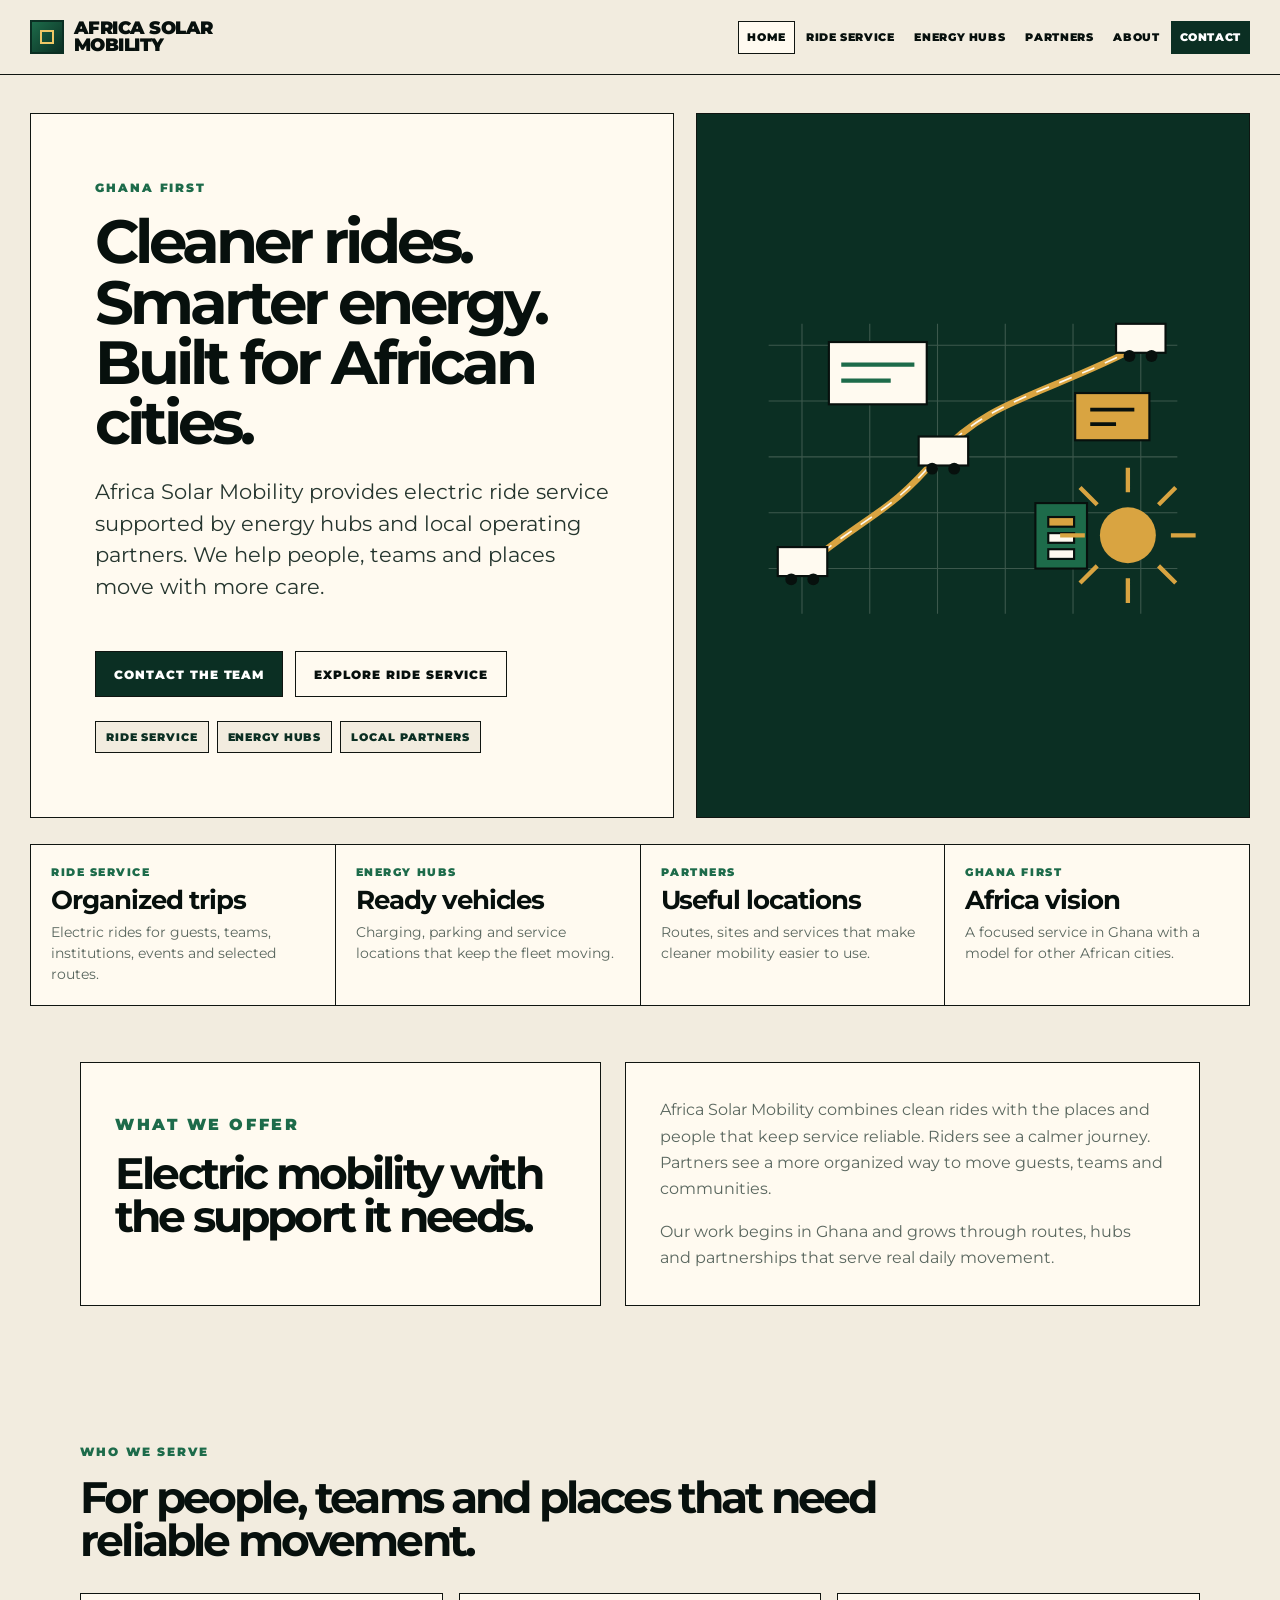
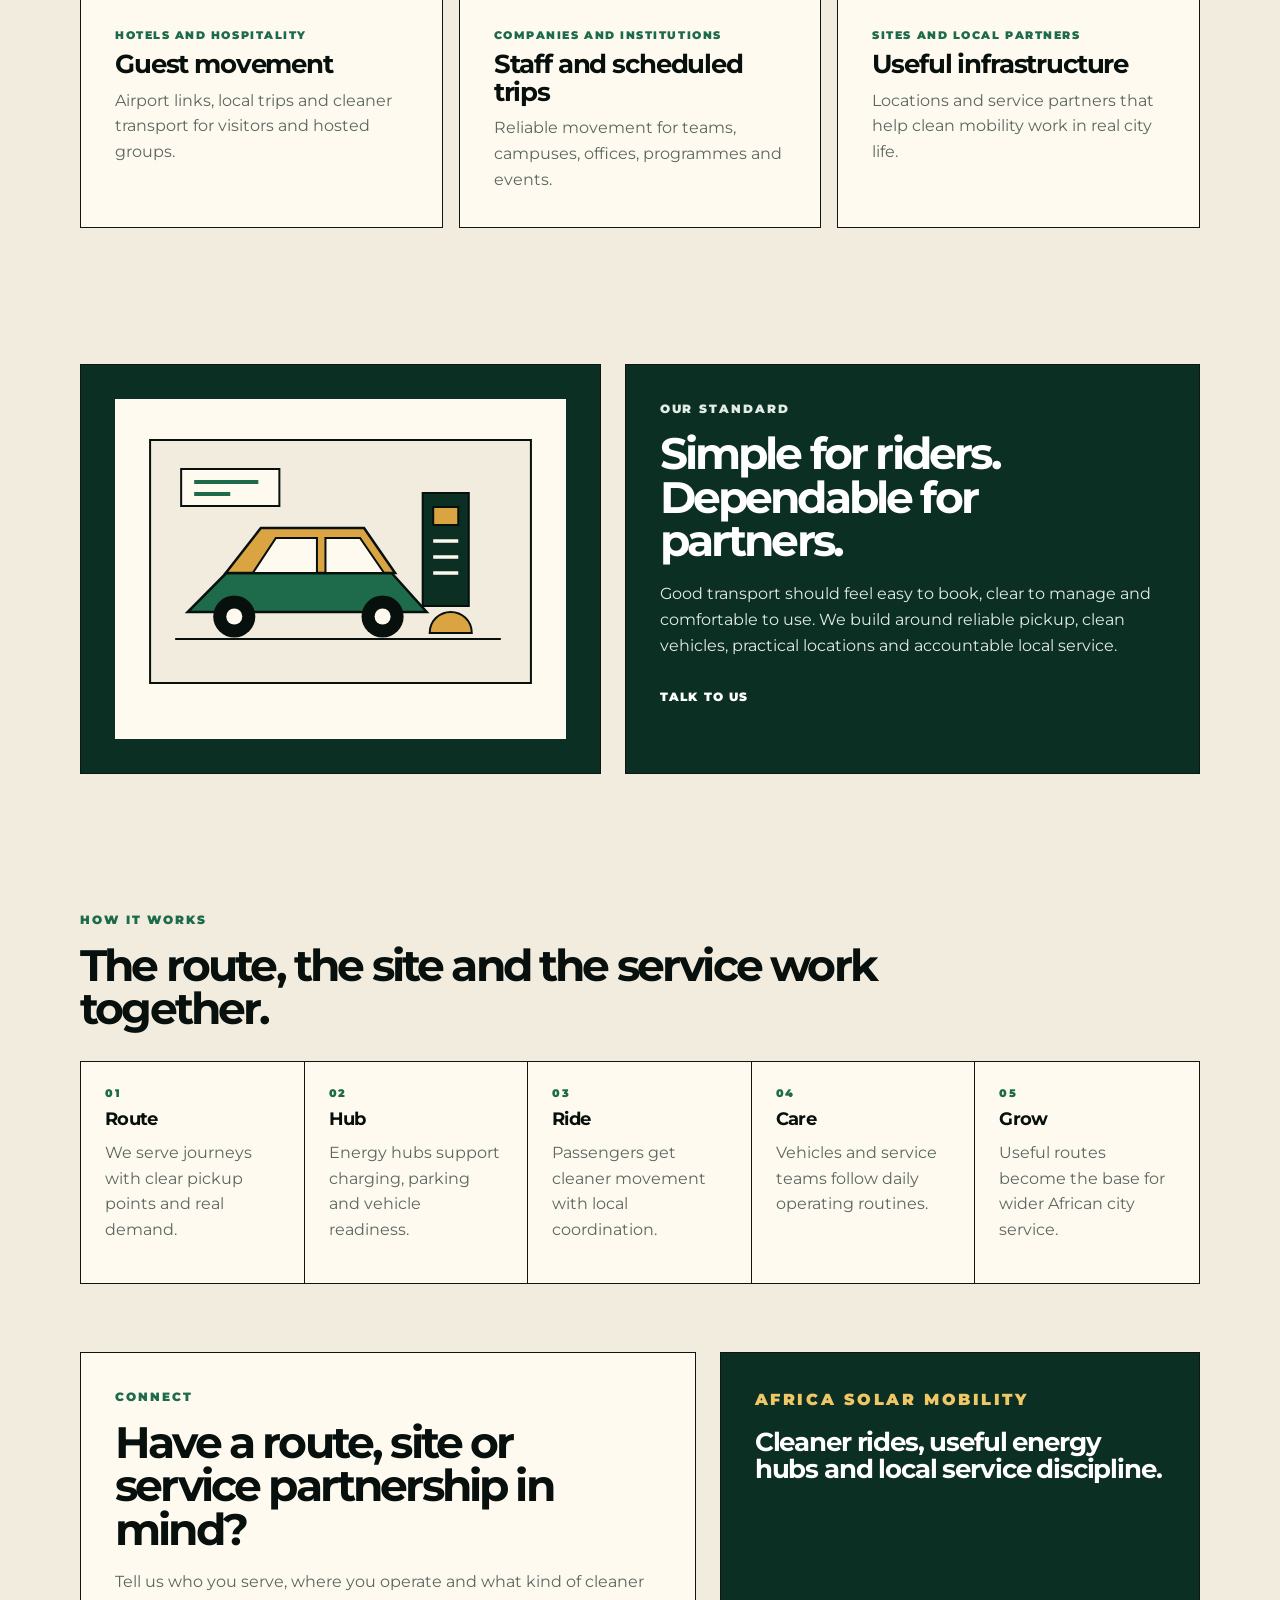
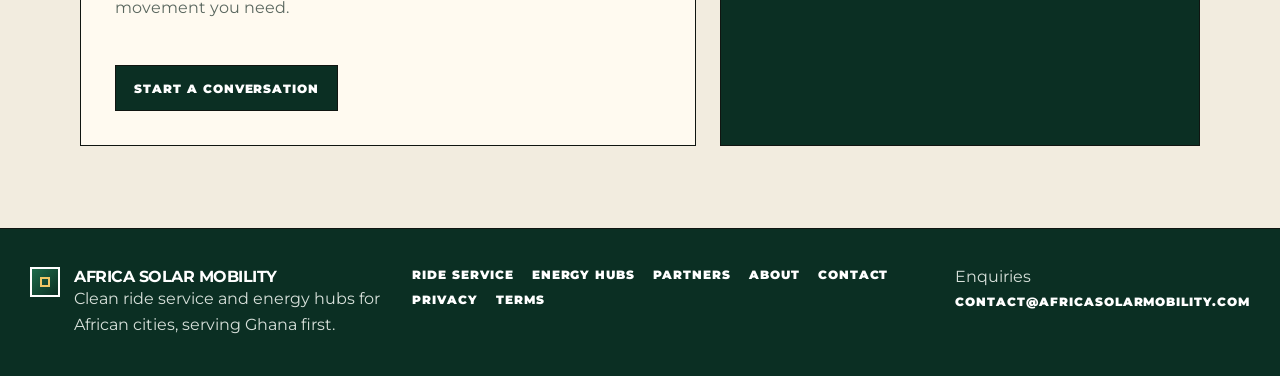
==== index.html @ 813effa5 "W1A accepted public website baseline" ====
<!doctype html>
<html lang="en">
<head>
  <meta charset="utf-8">
  <meta name="viewport" content="width=device-width, initial-scale=1">
  <meta name="description" content="Africa Solar Mobility provides clean electric ride service and energy hubs for African cities, serving Ghana first.">
  <meta property="og:title" content="Africa Solar Mobility | Cleaner Rides for African Cities">
  <meta property="og:description" content="Africa Solar Mobility provides clean electric ride service and energy hubs for African cities, serving Ghana first.">
  <meta property="og:type" content="website">
  <meta name="theme-color" content="#0b2f23">
  <title>Africa Solar Mobility | Cleaner Rides for African Cities</title>
  <link rel="icon" href="assets/img/favicon.svg" type="image/svg+xml">
  <link rel="preconnect" href="https://fonts.googleapis.com">
  <link rel="preconnect" href="https://fonts.gstatic.com" crossorigin>
  <link href="https://fonts.googleapis.com/css2?family=Montserrat:wght@500;600;700;800;900&display=swap" rel="stylesheet">
  <link rel="stylesheet" href="assets/css/styles.css">
</head>
<body>
<a class="skip-link" href="#main">Skip to content</a>
<header class="site-header">
  <div class="header-inner">
    <a class="brand" href="index.html" aria-label="Africa Solar Mobility home"><span class="brand-mark" aria-hidden="true"></span><span>Africa Solar<br>Mobility</span></a>
    <button class="menu-button" data-menu-button type="button" aria-controls="site-nav" aria-expanded="false">Menu</button>
    <nav class="site-nav" id="site-nav" data-site-nav aria-label="Primary navigation"><a class="nav-link active" href="index.html">Home</a><a class="nav-link " href="ride-service.html">Ride Service</a><a class="nav-link " href="energy-hubs.html">Energy Hubs</a><a class="nav-link " href="partners.html">Partners</a><a class="nav-link " href="about.html">About</a><a class="nav-link nav-cta " href="contact.html">Contact</a></nav>
  </div>
</header>
<main id="main">

<section class="hero launch-hero">
  <div class="hero-copy">
    <p class="eyebrow">Ghana first</p>
    <h1>Cleaner rides. Smarter energy. Built for African cities.</h1>
    <p class="lede">Africa Solar Mobility provides electric ride service supported by energy hubs and local operating partners. We help people, teams and places move with more care.</p>
    <div class="hero-actions"><a class="button primary" href="contact.html">Contact the team</a><a class="button secondary" href="ride-service.html">Explore ride service</a></div>
    <div class="signal-row" aria-label="Public focus"><span>Ride service</span><span>Energy hubs</span><span>Local partners</span></div>
  </div>
  <div class="hero-visual"><img src="assets/img/system-map.svg" alt="Clean mobility service network illustration"></div>
</section>

<section class="metrics-bar compact" aria-label="Public entry points">
  <article class="metric"><span>Ride service</span><strong>Organized trips</strong><p>Electric rides for guests, teams, institutions, events and selected routes.</p></article>
  <article class="metric"><span>Energy hubs</span><strong>Ready vehicles</strong><p>Charging, parking and service locations that keep the fleet moving.</p></article>
  <article class="metric"><span>Partners</span><strong>Useful locations</strong><p>Routes, sites and services that make cleaner mobility easier to use.</p></article>
  <article class="metric"><span>Ghana first</span><strong>Africa vision</strong><p>A focused service in Ghana with a model for other African cities.</p></article>
</section>

<section class="section grid-two tight">
  <div class="panel large statement"><p class="eyebrow">What we offer</p><h2>Electric mobility with the support it needs.</h2></div>
  <div class="panel large"><p>Africa Solar Mobility combines clean rides with the places and people that keep service reliable. Riders see a calmer journey. Partners see a more organized way to move guests, teams and communities.</p><p>Our work begins in Ghana and grows through routes, hubs and partnerships that serve real daily movement.</p></div>
</section>

<section class="section">
  <div class="section-head"><p class="eyebrow">Who we serve</p><h2>For people, teams and places that need reliable movement.</h2></div>
  <div class="grid-three">
    <article class="tile slim"><span>Hotels and hospitality</span><h3>Guest movement</h3><p>Airport links, local trips and cleaner transport for visitors and hosted groups.</p></article>
    <article class="tile slim"><span>Companies and institutions</span><h3>Staff and scheduled trips</h3><p>Reliable movement for teams, campuses, offices, programmes and events.</p></article>
    <article class="tile slim"><span>Sites and local partners</span><h3>Useful infrastructure</h3><p>Locations and service partners that help clean mobility work in real city life.</p></article>
  </div>
</section>

<section class="section grid-two visual-split">
  <div class="visual-panel"><img src="assets/img/cleanride-visual.svg" alt="Electric ride service illustration"></div>
  <div class="panel dark"><p class="eyebrow">Our standard</p><h2>Simple for riders. Dependable for partners.</h2><p>Good transport should feel easy to book, clear to manage and comfortable to use. We build around reliable pickup, clean vehicles, practical locations and accountable local service.</p><a class="text-link" href="contact.html">Talk to us</a></div>
</section>

<section class="section">
  <div class="section-head"><p class="eyebrow">How it works</p><h2>The route, the site and the service work together.</h2></div>
  <div class="process-strip">
    <div><span>01</span><strong>Route</strong><p>We serve journeys with clear pickup points and real demand.</p></div>
    <div><span>02</span><strong>Hub</strong><p>Energy hubs support charging, parking and vehicle readiness.</p></div>
    <div><span>03</span><strong>Ride</strong><p>Passengers get cleaner movement with local coordination.</p></div>
    <div><span>04</span><strong>Care</strong><p>Vehicles and service teams follow daily operating routines.</p></div>
    <div><span>05</span><strong>Grow</strong><p>Useful routes become the base for wider African city service.</p></div>
  </div>
</section>

<section class="cta-band">
  <div class="cta-panel"><p class="eyebrow">Connect</p><h2>Have a route, site or service partnership in mind?</h2><p>Tell us who you serve, where you operate and what kind of cleaner movement you need.</p><div class="action-row"><a class="button primary" href="contact.html">Start a conversation</a></div></div>
  <div class="quote-panel"><p class="eyebrow">Africa Solar Mobility</p><h3>Cleaner rides, useful energy hubs and local service discipline.</h3></div>
</section>

</main>
<footer class="site-footer">
  <div class="footer-grid">
    <div class="footer-brand"><span class="brand-mark small" aria-hidden="true"></span><div><strong>Africa Solar Mobility</strong><p>Clean ride service and energy hubs for African cities, serving Ghana first.</p></div></div>
    <nav class="footer-nav" aria-label="Footer navigation"><a href="ride-service.html">Ride Service</a><a href="energy-hubs.html">Energy Hubs</a><a href="partners.html">Partners</a><a href="about.html">About</a><a href="contact.html">Contact</a><a href="privacy.html">Privacy</a><a href="terms.html">Terms</a></nav>
    <div class="footer-contact"><span>Enquiries</span><a href="mailto:contact@africasolarmobility.com">contact@africasolarmobility.com</a></div>
  </div>
</footer>
<script src="assets/js/main.js"></script>
</body>
</html>
---- assets/css/styles.css ----
:root {
  --ink: #07100d;
  --deep: #0b2f23;
  --deep2: #123d2e;
  --green: #1d6b4a;
  --gold: #d9a441;
  --sun: #f0c766;
  --cream: #f2ecdf;
  --paper: #fffaf0;
  --line: #101511;
  --muted: #5a675f;
  --soft: #ebe0ca;
  --max: 1180px;
  --wide: 1320px;
}
* { box-sizing: border-box; }
html { scroll-behavior: smooth; }
body { margin: 0; background: var(--cream); color: var(--ink); font-family: Montserrat, Arial, sans-serif; }
a { color: inherit; text-decoration: none; }
img { max-width: 100%; display: block; }
.skip-link { position: absolute; left: -999px; top: 16px; z-index: 100; background: var(--paper); border: 1px solid var(--line); padding: 10px 12px; font-weight: 900; }
.skip-link:focus { left: 16px; }
.site-header { position: sticky; top: 0; z-index: 20; border-bottom: 1px solid var(--line); background: rgba(242,236,223,.96); backdrop-filter: blur(10px); }
.header-inner { width: min(var(--wide), calc(100% - 40px)); margin: 0 auto; min-height: 78px; display: flex; align-items: center; justify-content: space-between; gap: 22px; }
.brand { display: inline-flex; align-items: center; gap: 12px; font-weight: 900; letter-spacing: -.03em; line-height: .95; text-transform: uppercase; }
.brand-mark { width: 36px; height: 36px; border: 2px solid var(--deep); background: linear-gradient(135deg, var(--green), var(--deep)); position: relative; }
.brand-mark::after { content: ""; position: absolute; inset: 8px; border: 2px solid var(--sun); }
.brand-mark.small { width: 30px; height: 30px; flex: 0 0 30px; border-color: #fff; }
.site-nav { display: flex; align-items: center; justify-content: flex-end; gap: 3px; flex-wrap: wrap; }
.nav-link { border: 1px solid transparent; padding: 10px 9px; font-size: 11px; font-weight: 900; letter-spacing: .07em; text-transform: uppercase; }
.nav-link:hover, .nav-link.active { border-color: var(--line); background: var(--paper); }
.nav-cta { background: var(--deep); border-color: var(--deep); color: #fff; }
.menu-button { display: none; border: 1px solid var(--line); background: var(--paper); padding: 10px 12px; font-size: 12px; font-weight: 900; letter-spacing: .08em; text-transform: uppercase; cursor: pointer; }
.hero { width: min(var(--wide), calc(100% - 40px)); margin: 0 auto; padding: 42px 0 26px; display: grid; grid-template-columns: minmax(0, 1.05fr) minmax(360px, .95fr); gap: 22px; align-items: stretch; }
.hero-copy, .hero-visual, .panel, .metric, .tile, .cta-panel, .contact-card, .contact-form, .quote-panel, .team-card, .route-card, .principle-card, .faq-item { border: 1px solid var(--line); background: var(--paper); }
.hero-copy { min-height: 540px; padding: clamp(34px, 5vw, 68px); display: flex; flex-direction: column; justify-content: center; }
.hero-visual { min-height: 540px; padding: clamp(18px, 3vw, 34px); display: flex; align-items: center; justify-content: center; background: var(--deep); overflow: hidden; }
.eyebrow { margin: 0 0 14px; color: var(--green); font-size: 12px; font-weight: 900; letter-spacing: .16em; text-transform: uppercase; }
.hero-visual .eyebrow, .dark .eyebrow, .quote-panel .eyebrow { color: var(--sun); }
h1, h2, h3, p { margin-top: 0; }
h1 { max-width: 960px; margin-bottom: 24px; font-size: clamp(42px, 5.4vw, 76px); line-height: .96; letter-spacing: -.07em; }
h2 { margin-bottom: 18px; font-size: clamp(30px, 4vw, 56px); line-height: .98; letter-spacing: -.065em; }
h3 { margin-bottom: 10px; font-size: clamp(20px, 2vw, 28px); line-height: 1.08; letter-spacing: -.045em; }
p { color: var(--muted); line-height: 1.62; }
.lede, .page-hero p { max-width: 780px; color: #25352e; font-size: clamp(18px, 2vw, 23px); line-height: 1.46; }
.hero-actions, .action-row { display: flex; gap: 12px; flex-wrap: wrap; margin-top: 28px; }
.button { display: inline-flex; min-height: 48px; align-items: center; justify-content: center; border: 1px solid var(--line); padding: 13px 18px; font-size: 12px; font-weight: 900; letter-spacing: .08em; text-transform: uppercase; cursor: pointer; }
.button.primary { background: var(--deep); color: #fff; }
.button.secondary { background: var(--paper); color: var(--ink); }
.button:hover, .text-link:hover { transform: translate(-2px, -2px); }
.signal-row { display: flex; flex-wrap: wrap; gap: 8px; margin-top: 24px; }
.signal-row span { border: 1px solid var(--line); background: var(--cream); padding: 8px 10px; color: var(--deep); font-size: 11px; font-weight: 900; letter-spacing: .08em; text-transform: uppercase; }
.metrics-bar { width: min(var(--wide), calc(100% - 40px)); margin: 0 auto; display: grid; grid-template-columns: repeat(4, 1fr); border-left: 1px solid var(--line); border-top: 1px solid var(--line); }
.metric { border-left: 0; border-top: 0; padding: 22px; min-height: 132px; }
.metric span, .tile span, .route-card span, .principle-card span, .mini-label, .faq-item span { display: block; margin-bottom: 8px; color: var(--green); font-size: 11px; font-weight: 900; letter-spacing: .14em; text-transform: uppercase; }
.metric strong { display: block; margin-bottom: 8px; font-size: clamp(18px, 2vw, 26px); line-height: 1.05; letter-spacing: -.04em; }
.metric p { margin: 0; font-size: 14px; line-height: 1.5; }
.section { width: min(var(--max), calc(100% - 40px)); margin: 0 auto; padding: 76px 0; }
.section.tight { padding-top: 62px; }
.section.narrow { width: min(980px, calc(100% - 40px)); }
.section-head { max-width: 860px; margin-bottom: 30px; }
.section-head.center { margin-left: auto; margin-right: auto; text-align: center; }
.compact-head { margin-bottom: 20px; }
.grid-two { display: grid; grid-template-columns: minmax(300px, .95fr) minmax(360px, 1.05fr); gap: 24px; align-items: stretch; }
.grid-three { display: grid; grid-template-columns: repeat(3, 1fr); gap: 16px; }
.grid-four { display: grid; grid-template-columns: repeat(4, 1fr); gap: 16px; }
.panel, .tile, .cta-panel, .quote-panel, .team-card, .route-card, .principle-card, .faq-item { padding: clamp(24px, 3vw, 38px); }
.panel.dark { background: var(--deep); color: #fff; }
.panel.dark p { color: #e3ebe5; }
.panel.full, .cta-panel.full { width: 100%; }
.statement { display: flex; flex-direction: column; justify-content: center; }
.tile { min-height: 230px; }
.tile.slim { min-height: 210px; }
.tile p:last-child, .panel p:last-child, .route-card p:last-child, .principle-card p:last-child, .faq-item p:last-child { margin-bottom: 0; }
.visual-panel { border: 1px solid var(--line); background: var(--deep); padding: clamp(18px, 3vw, 34px); display: flex; align-items: center; justify-content: center; min-height: 400px; overflow: hidden; }
.text-link { display: inline-block; margin-top: 14px; font-size: 12px; font-weight: 900; letter-spacing: .1em; text-transform: uppercase; }
.process-strip { border: 1px solid var(--line); background: var(--paper); display: grid; grid-template-columns: repeat(5, 1fr); }
.process-strip.three { grid-template-columns: repeat(3, 1fr); }
.process-strip div { padding: 24px; border-right: 1px solid var(--line); min-height: 172px; }
.process-strip div:last-child { border-right: 0; }
.process-strip span { display: block; color: var(--green); font-size: 11px; font-weight: 900; letter-spacing: .14em; text-transform: uppercase; margin-bottom: 10px; }
.process-strip strong { display: block; font-size: 18px; line-height: 1.1; letter-spacing: -.04em; margin-bottom: 10px; }
.page-hero { width: min(var(--max), calc(100% - 40px)); margin: 0 auto; padding: 72px 0 42px; border-bottom: 1px solid var(--line); }
.page-hero h1 { max-width: 980px; font-size: clamp(42px, 5.2vw, 70px); }
.page-layout { width: min(var(--max), calc(100% - 40px)); margin: 0 auto; padding: 54px 0 84px; display: grid; gap: 26px; }
.page-layout.legal { gap: 16px; }
.feature { display: grid; grid-template-columns: minmax(340px, .95fr) minmax(340px, 1.05fr); gap: 24px; align-items: stretch; }
.feature.reverse { grid-template-columns: minmax(340px, 1.05fr) minmax(340px, .95fr); }
.feature-copy { border: 1px solid var(--line); background: var(--paper); padding: clamp(30px, 4vw, 56px); display: flex; flex-direction: column; justify-content: center; }
.feature-copy p, .panel.large p, .quote-panel p { font-size: 17px; line-height: 1.65; }
.route-grid { display: grid; grid-template-columns: repeat(3, 1fr); gap: 16px; }
.team-grid { display: grid; grid-template-columns: repeat(4, 1fr); gap: 16px; }
.team-card { min-height: 210px; background: var(--cream); }
.team-card strong { display: block; margin-bottom: 8px; }
.team-card small { display: block; color: var(--muted); line-height: 1.5; }
.cta-band { width: min(var(--max), calc(100% - 40px)); margin: 0 auto 82px; display: grid; grid-template-columns: minmax(340px, 1fr) minmax(340px, .78fr); gap: 24px; align-items: stretch; }
.cta-panel { display: flex; flex-direction: column; justify-content: center; }
.quote-panel { background: var(--deep); color: #fff; }
.quote-panel p { color: #edf4ef; }
.contact-layout { width: min(var(--max), calc(100% - 40px)); margin: 0 auto; padding: 54px 0 84px; display: grid; grid-template-columns: minmax(320px, .82fr) minmax(420px, 1.18fr); gap: 24px; align-items: start; }
.contact-card, .contact-form { padding: clamp(28px, 4vw, 46px); }
.contact-list { display: grid; gap: 12px; margin-top: 24px; }
.contact-list div { border: 1px solid var(--line); padding: 18px; background: var(--cream); }
.contact-list strong { display: block; margin-bottom: 6px; }
.contact-list span { display: block; color: var(--muted); font-size: 14px; line-height: 1.5; }
.contact-email { margin-top: 24px; font-weight: 800; color: var(--deep); }
.contact-email a { text-decoration: underline; }
.contact-form { display: grid; gap: 16px; }
label { display: grid; gap: 8px; color: var(--ink); font-size: 13px; font-weight: 900; letter-spacing: .04em; text-transform: uppercase; }
input, select, textarea { width: 100%; border: 1px solid var(--line); background: var(--cream); padding: 12px 14px; color: var(--ink); font: inherit; }
textarea { resize: vertical; }
.form-note { font-size: 13px; line-height: 1.5; }
.site-footer { border-top: 1px solid var(--line); background: var(--deep); color: #fff; }
.footer-grid { width: min(var(--wide), calc(100% - 40px)); margin: 0 auto; padding: 38px 0; display: grid; grid-template-columns: 1.1fr 1.6fr .9fr; gap: 28px; align-items: start; }
.footer-brand { display: flex; gap: 14px; align-items: flex-start; }
.footer-brand p, .footer-contact span { color: #d8e1db; margin-bottom: 0; }
.footer-nav { display: flex; flex-wrap: wrap; gap: 10px 18px; }
.footer-nav a, .footer-contact a { font-size: 12px; font-weight: 900; letter-spacing: .08em; text-transform: uppercase; }
.footer-contact { display: grid; gap: 8px; }
@media (max-width: 1260px) {
  .site-nav { display: none; position: absolute; top: 78px; left: 0; right: 0; padding: 14px 20px 20px; border-bottom: 1px solid var(--line); background: var(--cream); }
  .site-nav.open { display: grid; grid-template-columns: repeat(2, 1fr); }
  .menu-button { display: inline-flex; }
  .hero, .grid-two, .feature, .feature.reverse, .cta-band, .contact-layout { grid-template-columns: 1fr; }
  .hero-copy, .hero-visual { min-height: auto; }
  .grid-four, .metrics-bar, .process-strip, .team-grid { grid-template-columns: repeat(2, 1fr); }
  .process-strip div:nth-child(2n), .metrics-bar .metric:nth-child(2n) { border-right: 0; }
  .footer-grid { grid-template-columns: 1fr; }
}
@media (max-width: 760px) {
  .header-inner, .hero, .section, .page-hero, .page-layout, .contact-layout, .footer-grid, .metrics-bar, .cta-band { width: min(100% - 28px, var(--max)); }
  .hero { padding-top: 32px; }
  h1 { font-size: clamp(38px, 13vw, 60px); }
  h2 { font-size: clamp(28px, 10vw, 44px); }
  .grid-three, .grid-four, .route-grid, .metrics-bar, .process-strip, .process-strip.three, .team-grid { grid-template-columns: 1fr; }
  .process-strip div, .metrics-bar .metric { border-right: 0; border-bottom: 1px solid var(--line); }
  .process-strip div:last-child, .metrics-bar .metric:last-child { border-bottom: 0; }
  .site-nav.open { grid-template-columns: 1fr; }
  .brand span:last-child { font-size: 14px; }
  .tile { min-height: auto; }
  .visual-panel { min-height: 280px; }
}

/* V11 public launch polish */
html, body { overflow-x: hidden; }
.nav-link { white-space: nowrap; }
.site-header { min-width: 0; }
.page-hero { padding-top: 62px; }
.feature-copy p, .panel.large p, .quote-panel p { font-size: 16px; }
.contact-form .form-note { color: var(--muted); }

/* V12 launch ready public polish */
:root { --wide: 1220px; --max: 1120px; }
.header-inner { min-height: 74px; gap: 18px; }
.brand { font-size: 18px; gap: 10px; }
.brand-mark { width: 34px; height: 34px; }
.site-nav { gap: 2px; }
.nav-link { padding: 9px 8px; font-size: 10.5px; letter-spacing: .06em; }
.hero { padding-top: 38px; grid-template-columns: minmax(0, 1fr) minmax(330px, .86fr); }
.hero-copy, .hero-visual { min-height: 500px; }
h1 { font-size: clamp(42px, 4.8vw, 68px); line-height: .98; letter-spacing: -.065em; }
h2 { font-size: clamp(30px, 3.4vw, 50px); line-height: 1; }
.page-hero h1 { font-size: clamp(40px, 4.8vw, 64px); line-height: 1; }
.lede, .page-hero p { font-size: clamp(17px, 1.75vw, 21px); line-height: 1.5; }
.section { padding: 68px 0; }
.section.tight { padding-top: 56px; }
.metric, .tile.slim { min-height: 0; }
.metric { padding: 20px; }
.panel, .tile, .cta-panel, .quote-panel, .team-card, .route-card, .principle-card, .faq-item { padding: clamp(22px, 2.8vw, 34px); }
.button { min-height: 46px; }
.site-nav.open .nav-link { padding: 13px 12px; }
.footer-brand strong { text-transform: uppercase; letter-spacing: -.03em; }
@media (max-width: 1080px) {
  .site-nav { display: none; position: absolute; top: 74px; left: 0; right: 0; padding: 14px 20px 20px; border-bottom: 1px solid var(--line); background: var(--cream); }
  .site-nav.open { display: grid; grid-template-columns: repeat(2, 1fr); }
  .menu-button { display: inline-flex; }
}
@media (max-width: 760px) {
  .hero-copy { padding: 32px 24px; }
  h1 { font-size: clamp(38px, 11vw, 56px); }
  .page-hero h1 { font-size: clamp(36px, 10vw, 52px); }
  .hero-copy, .hero-visual { min-height: auto; }
  .metrics-bar { border-right: 1px solid var(--line); }
}
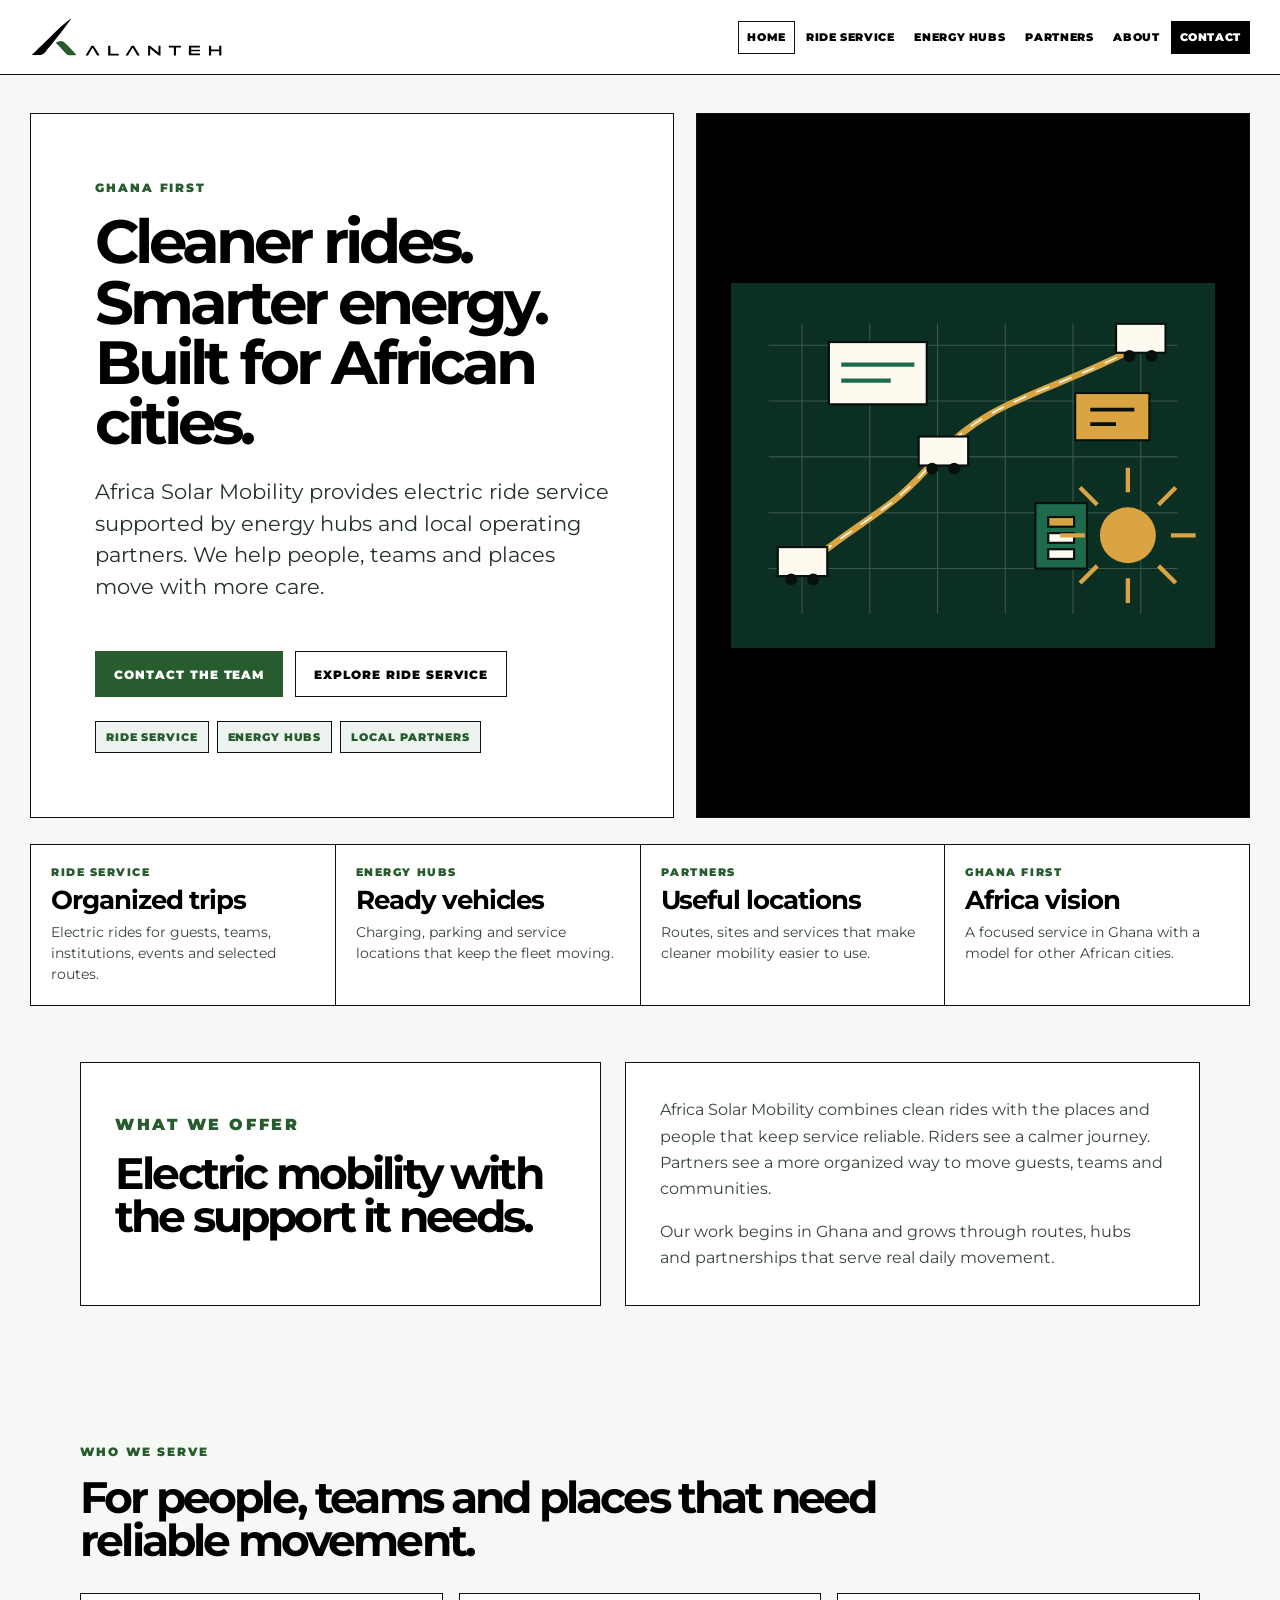
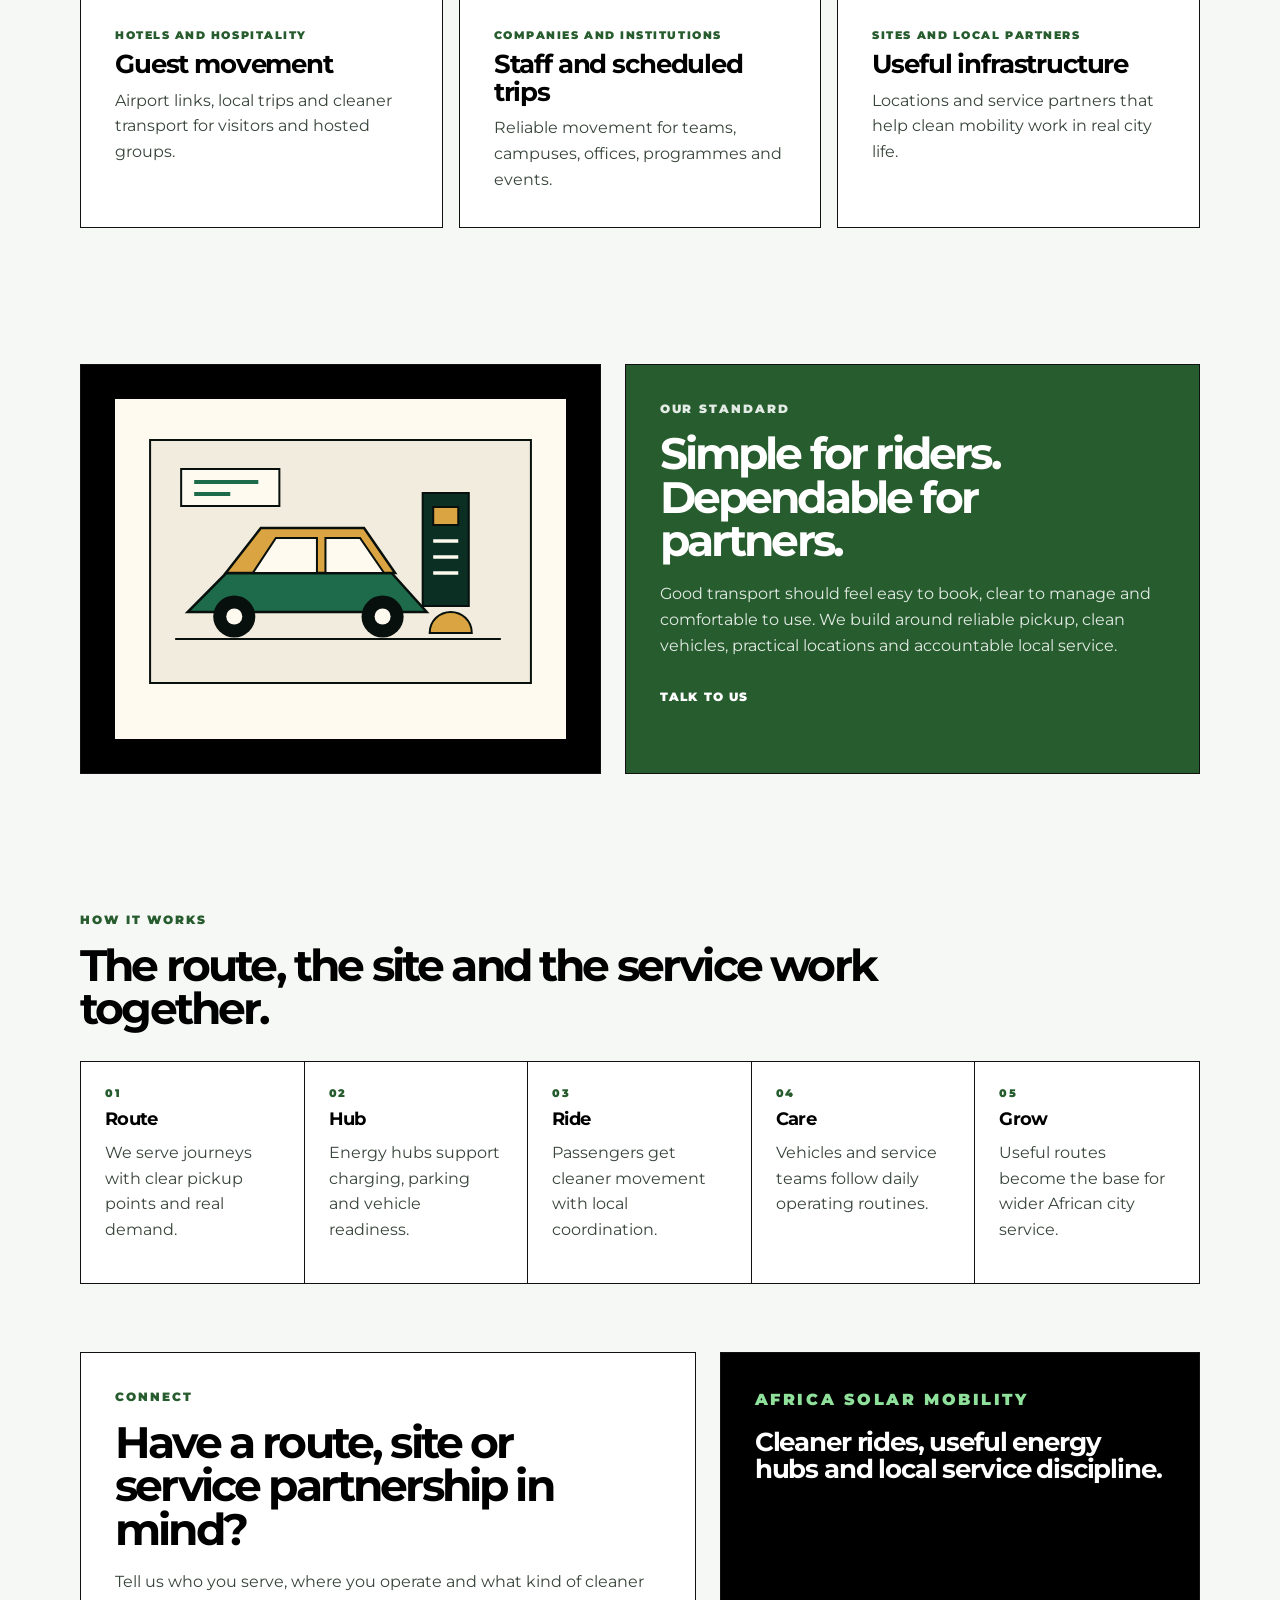
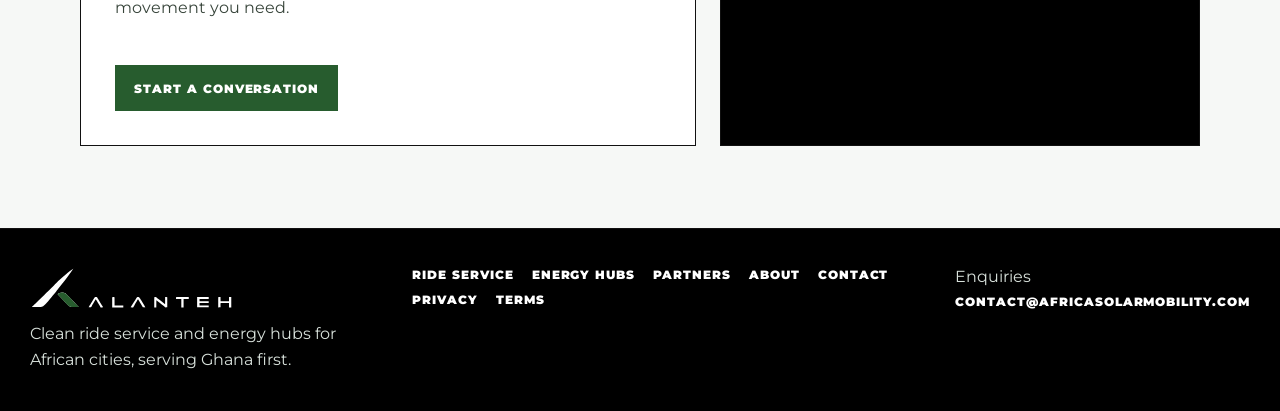
==== commit 228425d5: "Refresh public website colors, logo, and favicon" ====
--- a/index.html
+++ b/index.html
@@ -7,9 +7,14 @@
   <meta property="og:title" content="Africa Solar Mobility | Cleaner Rides for African Cities">
   <meta property="og:description" content="Africa Solar Mobility provides clean electric ride service and energy hubs for African cities, serving Ghana first.">
   <meta property="og:type" content="website">
-  <meta name="theme-color" content="#0b2f23">
+  <meta name="theme-color" content="#275C2E">
   <title>Africa Solar Mobility | Cleaner Rides for African Cities</title>
-  <link rel="icon" href="assets/img/favicon.svg" type="image/svg+xml">
+  <link rel="icon" href="favicon.ico" sizes="any">
+  <link rel="icon" type="image/png" sizes="32x32" href="favicon-32x32.png">
+  <link rel="icon" type="image/png" sizes="16x16" href="favicon-16x16.png">
+  <link rel="apple-touch-icon" href="apple-touch-icon.png">
+  <link rel="mask-icon" href="safari-pinned-tab.svg" color="#275C2E">
+  <link rel="manifest" href="site.webmanifest">
   <link rel="preconnect" href="https://fonts.googleapis.com">
   <link rel="preconnect" href="https://fonts.gstatic.com" crossorigin>
   <link href="https://fonts.googleapis.com/css2?family=Montserrat:wght@500;600;700;800;900&display=swap" rel="stylesheet">
@@ -19,7 +24,7 @@
 <a class="skip-link" href="#main">Skip to content</a>
 <header class="site-header">
   <div class="header-inner">
-    <a class="brand" href="index.html" aria-label="Africa Solar Mobility home"><span class="brand-mark" aria-hidden="true"></span><span>Africa Solar<br>Mobility</span></a>
+    <a class="brand" href="index.html" aria-label="ALANTEH home"><img class="brand-logo" src="assets/img/website-nav-logo-dark-text.svg" alt="ALANTEH"></a>
     <button class="menu-button" data-menu-button type="button" aria-controls="site-nav" aria-expanded="false">Menu</button>
     <nav class="site-nav" id="site-nav" data-site-nav aria-label="Primary navigation"><a class="nav-link active" href="index.html">Home</a><a class="nav-link " href="ride-service.html">Ride Service</a><a class="nav-link " href="energy-hubs.html">Energy Hubs</a><a class="nav-link " href="partners.html">Partners</a><a class="nav-link " href="about.html">About</a><a class="nav-link nav-cta " href="contact.html">Contact</a></nav>
   </div>
@@ -82,7 +87,7 @@
 </main>
 <footer class="site-footer">
   <div class="footer-grid">
-    <div class="footer-brand"><span class="brand-mark small" aria-hidden="true"></span><div><strong>Africa Solar Mobility</strong><p>Clean ride service and energy hubs for African cities, serving Ghana first.</p></div></div>
+    <div class="footer-brand"><img class="footer-logo" src="assets/img/website-nav-logo-white-text.svg" alt="ALANTEH"><p>Clean ride service and energy hubs for African cities, serving Ghana first.</p></div>
     <nav class="footer-nav" aria-label="Footer navigation"><a href="ride-service.html">Ride Service</a><a href="energy-hubs.html">Energy Hubs</a><a href="partners.html">Partners</a><a href="about.html">About</a><a href="contact.html">Contact</a><a href="privacy.html">Privacy</a><a href="terms.html">Terms</a></nav>
     <div class="footer-contact"><span>Enquiries</span><a href="mailto:contact@africasolarmobility.com">contact@africasolarmobility.com</a></div>
   </div>
--- a/assets/css/styles.css
+++ b/assets/css/styles.css
@@ -1,16 +1,16 @@
 
 :root {
-  --ink: #07100d;
-  --deep: #0b2f23;
-  --deep2: #123d2e;
-  --green: #1d6b4a;
-  --gold: #d9a441;
-  --sun: #f0c766;
-  --cream: #f2ecdf;
-  --paper: #fffaf0;
-  --line: #101511;
-  --muted: #5a675f;
-  --soft: #ebe0ca;
+  --ink: #000000;
+  --deep: #000000;
+  --deep2: #275C2E;
+  --green: #275C2E;
+  --gold: #275C2E;
+  --sun: #275C2E;
+  --cream: #f6f8f6;
+  --paper: #ffffff;
+  --line: #111111;
+  --muted: #37443a;
+  --soft: #e8efe9;
   --max: 1180px;
   --wide: 1320px;
 }
@@ -21,12 +21,13 @@
 img { max-width: 100%; display: block; }
 .skip-link { position: absolute; left: -999px; top: 16px; z-index: 100; background: var(--paper); border: 1px solid var(--line); padding: 10px 12px; font-weight: 900; }
 .skip-link:focus { left: 16px; }
-.site-header { position: sticky; top: 0; z-index: 20; border-bottom: 1px solid var(--line); background: rgba(242,236,223,.96); backdrop-filter: blur(10px); }
+.site-header { position: sticky; top: 0; z-index: 20; border-bottom: 1px solid var(--line); background: rgba(255,255,255,.96); backdrop-filter: blur(10px); }
 .header-inner { width: min(var(--wide), calc(100% - 40px)); margin: 0 auto; min-height: 78px; display: flex; align-items: center; justify-content: space-between; gap: 22px; }
-.brand { display: inline-flex; align-items: center; gap: 12px; font-weight: 900; letter-spacing: -.03em; line-height: .95; text-transform: uppercase; }
-.brand-mark { width: 36px; height: 36px; border: 2px solid var(--deep); background: linear-gradient(135deg, var(--green), var(--deep)); position: relative; }
-.brand-mark::after { content: ""; position: absolute; inset: 8px; border: 2px solid var(--sun); }
-.brand-mark.small { width: 30px; height: 30px; flex: 0 0 30px; border-color: #fff; }
+.brand { display: inline-flex; align-items: center; gap: 0; line-height: 1; flex-shrink: 0; }
+.brand-logo { display: block; height: 40px; width: auto; }
+.brand-mark { display: none; }
+.brand-mark::after { display: none; }
+.brand-mark.small { display: none; }
 .site-nav { display: flex; align-items: center; justify-content: flex-end; gap: 3px; flex-wrap: wrap; }
 .nav-link { border: 1px solid transparent; padding: 10px 9px; font-size: 11px; font-weight: 900; letter-spacing: .07em; text-transform: uppercase; }
 .nav-link:hover, .nav-link.active { border-color: var(--line); background: var(--paper); }
@@ -37,20 +38,20 @@
 .hero-copy { min-height: 540px; padding: clamp(34px, 5vw, 68px); display: flex; flex-direction: column; justify-content: center; }
 .hero-visual { min-height: 540px; padding: clamp(18px, 3vw, 34px); display: flex; align-items: center; justify-content: center; background: var(--deep); overflow: hidden; }
 .eyebrow { margin: 0 0 14px; color: var(--green); font-size: 12px; font-weight: 900; letter-spacing: .16em; text-transform: uppercase; }
-.hero-visual .eyebrow, .dark .eyebrow, .quote-panel .eyebrow { color: var(--sun); }
+.hero-visual .eyebrow, .dark .eyebrow, .quote-panel .eyebrow { color: #8ee09a; }
 h1, h2, h3, p { margin-top: 0; }
 h1 { max-width: 960px; margin-bottom: 24px; font-size: clamp(42px, 5.4vw, 76px); line-height: .96; letter-spacing: -.07em; }
 h2 { margin-bottom: 18px; font-size: clamp(30px, 4vw, 56px); line-height: .98; letter-spacing: -.065em; }
 h3 { margin-bottom: 10px; font-size: clamp(20px, 2vw, 28px); line-height: 1.08; letter-spacing: -.045em; }
 p { color: var(--muted); line-height: 1.62; }
-.lede, .page-hero p { max-width: 780px; color: #25352e; font-size: clamp(18px, 2vw, 23px); line-height: 1.46; }
+.lede, .page-hero p { max-width: 780px; color: #223128; font-size: clamp(18px, 2vw, 23px); line-height: 1.46; }
 .hero-actions, .action-row { display: flex; gap: 12px; flex-wrap: wrap; margin-top: 28px; }
 .button { display: inline-flex; min-height: 48px; align-items: center; justify-content: center; border: 1px solid var(--line); padding: 13px 18px; font-size: 12px; font-weight: 900; letter-spacing: .08em; text-transform: uppercase; cursor: pointer; }
-.button.primary { background: var(--deep); color: #fff; }
+.button.primary { background: var(--green); border-color: var(--green); color: #fff; }
 .button.secondary { background: var(--paper); color: var(--ink); }
 .button:hover, .text-link:hover { transform: translate(-2px, -2px); }
 .signal-row { display: flex; flex-wrap: wrap; gap: 8px; margin-top: 24px; }
-.signal-row span { border: 1px solid var(--line); background: var(--cream); padding: 8px 10px; color: var(--deep); font-size: 11px; font-weight: 900; letter-spacing: .08em; text-transform: uppercase; }
+.signal-row span { border: 1px solid var(--line); background: #edf4ef; padding: 8px 10px; color: var(--green); font-size: 11px; font-weight: 900; letter-spacing: .08em; text-transform: uppercase; }
 .metrics-bar { width: min(var(--wide), calc(100% - 40px)); margin: 0 auto; display: grid; grid-template-columns: repeat(4, 1fr); border-left: 1px solid var(--line); border-top: 1px solid var(--line); }
 .metric { border-left: 0; border-top: 0; padding: 22px; min-height: 132px; }
 .metric span, .tile span, .route-card span, .principle-card span, .mini-label, .faq-item span { display: block; margin-bottom: 8px; color: var(--green); font-size: 11px; font-weight: 900; letter-spacing: .14em; text-transform: uppercase; }
@@ -66,7 +67,7 @@
 .grid-three { display: grid; grid-template-columns: repeat(3, 1fr); gap: 16px; }
 .grid-four { display: grid; grid-template-columns: repeat(4, 1fr); gap: 16px; }
 .panel, .tile, .cta-panel, .quote-panel, .team-card, .route-card, .principle-card, .faq-item { padding: clamp(24px, 3vw, 38px); }
-.panel.dark { background: var(--deep); color: #fff; }
+.panel.dark { background: var(--green); color: #fff; }
 .panel.dark p { color: #e3ebe5; }
 .panel.full, .cta-panel.full { width: 100%; }
 .statement { display: flex; flex-direction: column; justify-content: center; }
@@ -96,7 +97,7 @@
 .team-card small { display: block; color: var(--muted); line-height: 1.5; }
 .cta-band { width: min(var(--max), calc(100% - 40px)); margin: 0 auto 82px; display: grid; grid-template-columns: minmax(340px, 1fr) minmax(340px, .78fr); gap: 24px; align-items: stretch; }
 .cta-panel { display: flex; flex-direction: column; justify-content: center; }
-.quote-panel { background: var(--deep); color: #fff; }
+.quote-panel { background: #000000; color: #fff; }
 .quote-panel p { color: #edf4ef; }
 .contact-layout { width: min(var(--max), calc(100% - 40px)); margin: 0 auto; padding: 54px 0 84px; display: grid; grid-template-columns: minmax(320px, .82fr) minmax(420px, 1.18fr); gap: 24px; align-items: start; }
 .contact-card, .contact-form { padding: clamp(28px, 4vw, 46px); }
@@ -104,16 +105,17 @@
 .contact-list div { border: 1px solid var(--line); padding: 18px; background: var(--cream); }
 .contact-list strong { display: block; margin-bottom: 6px; }
 .contact-list span { display: block; color: var(--muted); font-size: 14px; line-height: 1.5; }
-.contact-email { margin-top: 24px; font-weight: 800; color: var(--deep); }
+.contact-email { margin-top: 24px; font-weight: 800; color: var(--green); }
 .contact-email a { text-decoration: underline; }
 .contact-form { display: grid; gap: 16px; }
 label { display: grid; gap: 8px; color: var(--ink); font-size: 13px; font-weight: 900; letter-spacing: .04em; text-transform: uppercase; }
 input, select, textarea { width: 100%; border: 1px solid var(--line); background: var(--cream); padding: 12px 14px; color: var(--ink); font: inherit; }
 textarea { resize: vertical; }
 .form-note { font-size: 13px; line-height: 1.5; }
-.site-footer { border-top: 1px solid var(--line); background: var(--deep); color: #fff; }
+.site-footer { border-top: 1px solid var(--line); background: #000000; color: #fff; }
 .footer-grid { width: min(var(--wide), calc(100% - 40px)); margin: 0 auto; padding: 38px 0; display: grid; grid-template-columns: 1.1fr 1.6fr .9fr; gap: 28px; align-items: start; }
-.footer-brand { display: flex; gap: 14px; align-items: flex-start; }
+.footer-brand { display: flex; flex-direction: column; gap: 12px; align-items: flex-start; }
+.footer-logo { display: block; height: 42px; width: auto; }
 .footer-brand p, .footer-contact span { color: #d8e1db; margin-bottom: 0; }
 .footer-nav { display: flex; flex-wrap: wrap; gap: 10px 18px; }
 .footer-nav a, .footer-contact a { font-size: 12px; font-weight: 900; letter-spacing: .08em; text-transform: uppercase; }
@@ -137,7 +139,7 @@
   .process-strip div, .metrics-bar .metric { border-right: 0; border-bottom: 1px solid var(--line); }
   .process-strip div:last-child, .metrics-bar .metric:last-child { border-bottom: 0; }
   .site-nav.open { grid-template-columns: 1fr; }
-  .brand span:last-child { font-size: 14px; }
+  .brand-logo { height: 34px; }
   .tile { min-height: auto; }
   .visual-panel { min-height: 280px; }
 }
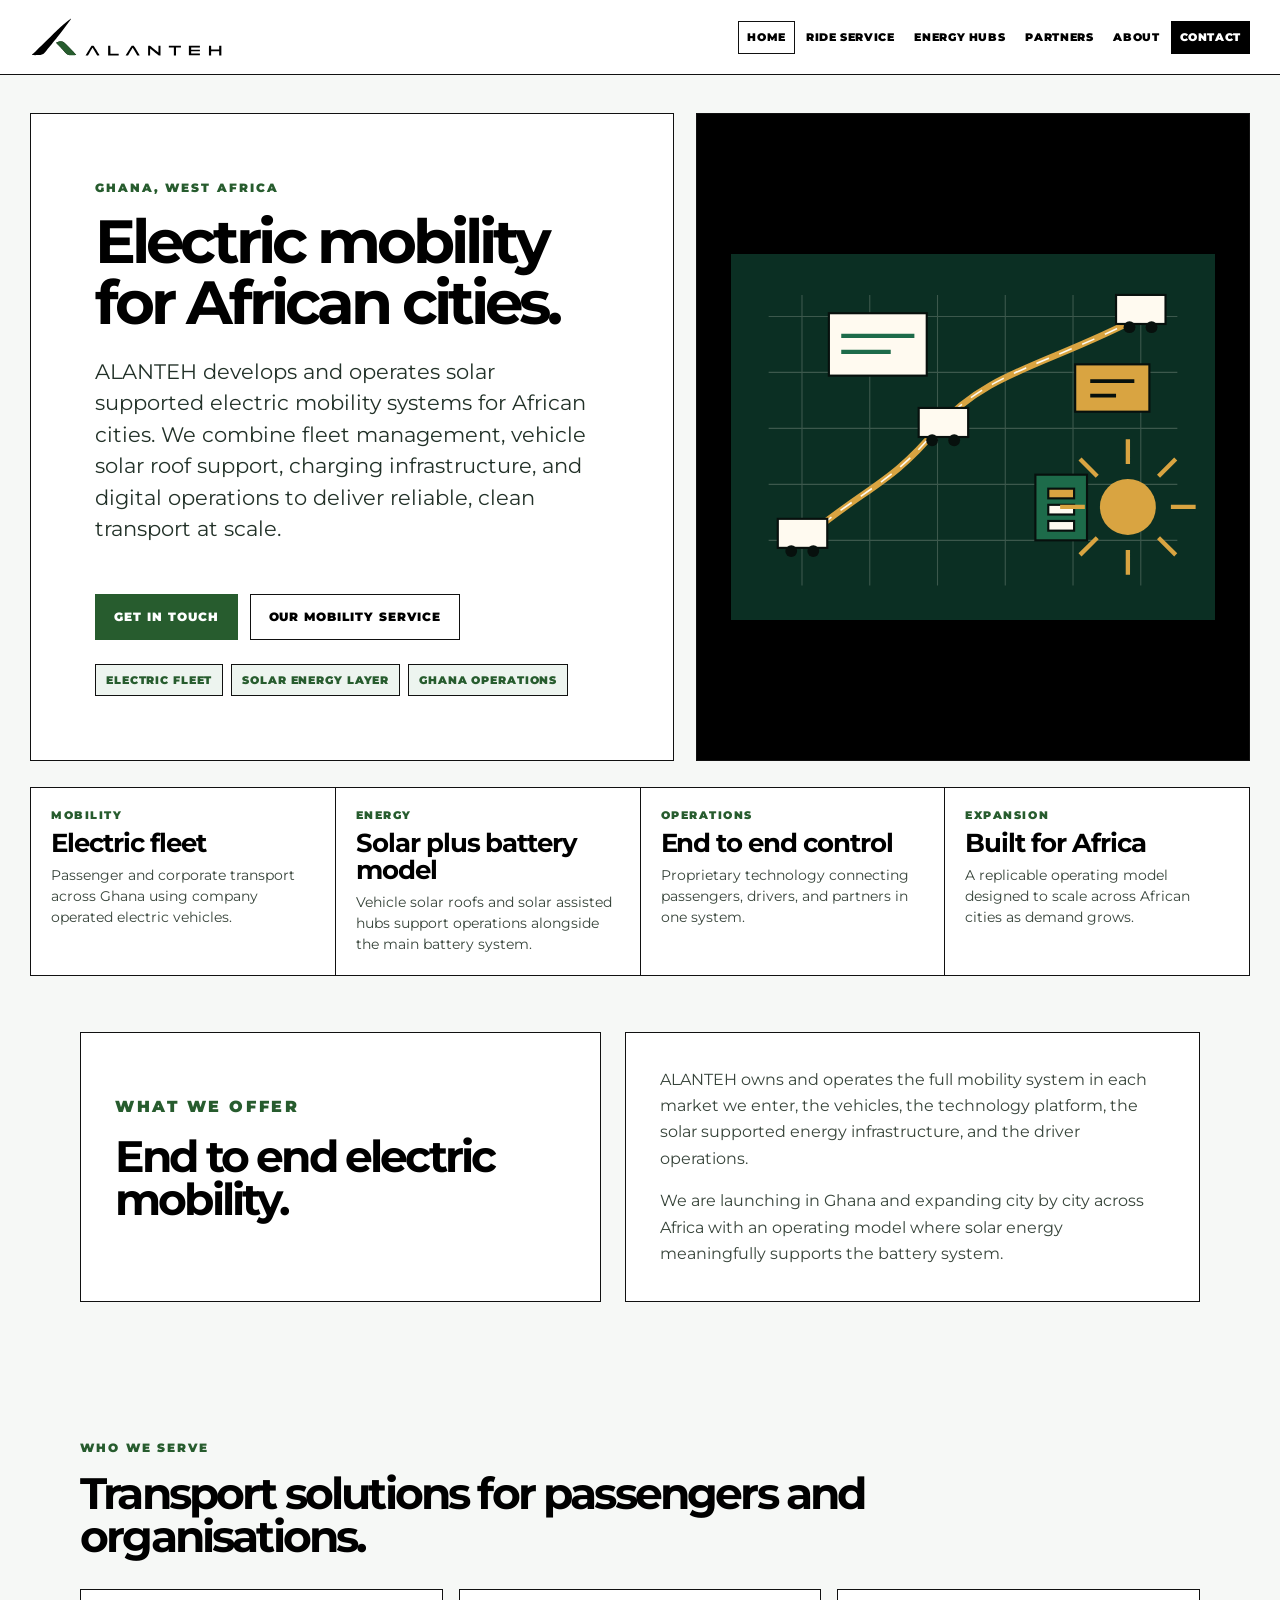
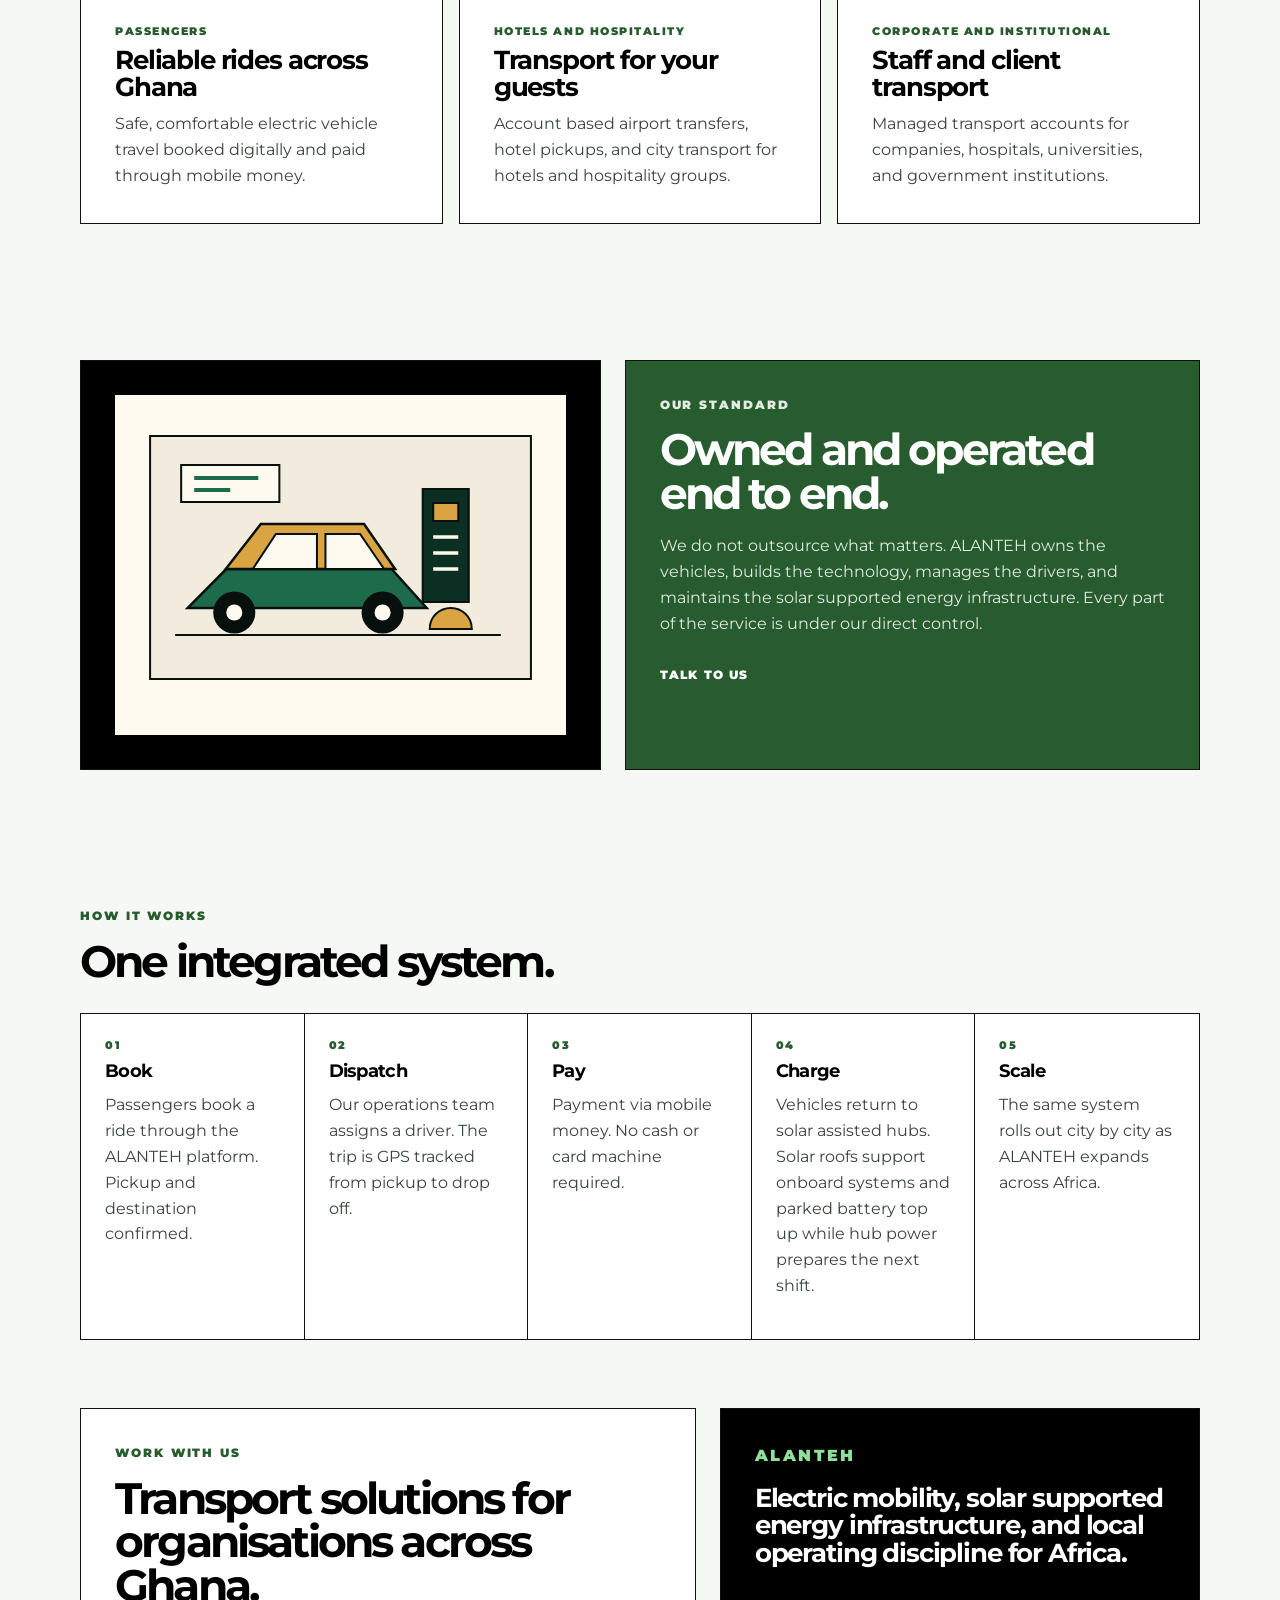
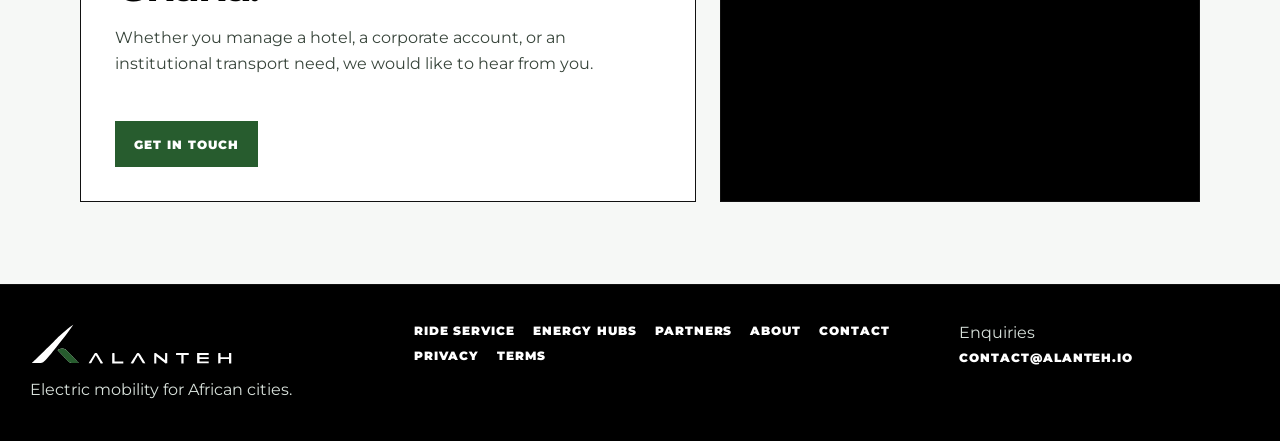
==== commit 53d868e5: "Apply ALANTEH public website live content and mobile polish" ====
--- a/index.html
+++ b/index.html
@@ -1,96 +1,89 @@
-<!doctype html>
+<!DOCTYPE html>
+
 <html lang="en">
 <head>
-  <meta charset="utf-8">
-  <meta name="viewport" content="width=device-width, initial-scale=1">
-  <meta name="description" content="Africa Solar Mobility provides clean electric ride service and energy hubs for African cities, serving Ghana first.">
-  <meta property="og:title" content="Africa Solar Mobility | Cleaner Rides for African Cities">
-  <meta property="og:description" content="Africa Solar Mobility provides clean electric ride service and energy hubs for African cities, serving Ghana first.">
-  <meta property="og:type" content="website">
-  <meta name="theme-color" content="#275C2E">
-  <title>Africa Solar Mobility | Cleaner Rides for African Cities</title>
-  <link rel="icon" href="favicon.ico" sizes="any">
-  <link rel="icon" type="image/png" sizes="32x32" href="favicon-32x32.png">
-  <link rel="icon" type="image/png" sizes="16x16" href="favicon-16x16.png">
-  <link rel="apple-touch-icon" href="apple-touch-icon.png">
-  <link rel="mask-icon" href="safari-pinned-tab.svg" color="#275C2E">
-  <link rel="manifest" href="site.webmanifest">
-  <link rel="preconnect" href="https://fonts.googleapis.com">
-  <link rel="preconnect" href="https://fonts.gstatic.com" crossorigin>
-  <link href="https://fonts.googleapis.com/css2?family=Montserrat:wght@500;600;700;800;900&display=swap" rel="stylesheet">
-  <link rel="stylesheet" href="assets/css/styles.css">
+<meta charset="utf-8"/>
+<meta content="width=device-width, initial-scale=1" name="viewport"/>
+<meta content="ALANTEH develops and operates solar supported electric mobility systems for African cities. Launching in Ghana." name="description"/>
+<meta content="ALANTEH | Electric Mobility for African Cities" property="og:title"/>
+<meta content="ALANTEH develops and operates solar supported electric mobility systems for African cities. Launching in Ghana." property="og:description"/>
+<meta content="website" property="og:type"/>
+<meta content="#275C2E" name="theme-color"/>
+<title>ALANTEH | Electric Mobility for African Cities</title>
+<link href="favicon.ico" rel="icon" sizes="any"/>
+<link href="favicon-32x32.png" rel="icon" sizes="32x32" type="image/png"/>
+<link href="favicon-16x16.png" rel="icon" sizes="16x16" type="image/png"/>
+<link href="apple-touch-icon.png" rel="apple-touch-icon"/>
+<link color="#275C2E" href="safari-pinned-tab.svg" rel="mask-icon"/>
+<link href="site.webmanifest" rel="manifest"/>
+<link href="https://fonts.googleapis.com" rel="preconnect"/>
+<link crossorigin="" href="https://fonts.gstatic.com" rel="preconnect"/>
+<link href="https://fonts.googleapis.com/css2?family=Montserrat:wght@500;600;700;800;900&amp;display=swap" rel="stylesheet"/>
+<link href="assets/css/styles.css" rel="stylesheet"/>
 </head>
 <body>
 <a class="skip-link" href="#main">Skip to content</a>
 <header class="site-header">
-  <div class="header-inner">
-    <a class="brand" href="index.html" aria-label="ALANTEH home"><img class="brand-logo" src="assets/img/website-nav-logo-dark-text.svg" alt="ALANTEH"></a>
-    <button class="menu-button" data-menu-button type="button" aria-controls="site-nav" aria-expanded="false">Menu</button>
-    <nav class="site-nav" id="site-nav" data-site-nav aria-label="Primary navigation"><a class="nav-link active" href="index.html">Home</a><a class="nav-link " href="ride-service.html">Ride Service</a><a class="nav-link " href="energy-hubs.html">Energy Hubs</a><a class="nav-link " href="partners.html">Partners</a><a class="nav-link " href="about.html">About</a><a class="nav-link nav-cta " href="contact.html">Contact</a></nav>
-  </div>
+<div class="header-inner">
+<a aria-label="ALANTEH home" class="brand" href="index.html"><img alt="ALANTEH" class="brand-logo" src="assets/img/website-nav-logo-dark-text.svg"/></a>
+<button aria-controls="site-nav" aria-expanded="false" class="menu-button" data-menu-button="" type="button">Menu</button>
+<nav aria-label="Primary navigation" class="site-nav" data-site-nav="" id="site-nav"><a class="nav-link active" href="index.html">Home</a><a class="nav-link" href="ride-service.html">Ride Service</a><a class="nav-link" href="energy-hubs.html">Energy Hubs</a><a class="nav-link" href="partners.html">Partners</a><a class="nav-link" href="about.html">About</a><a class="nav-link nav-cta" href="contact.html">Contact</a></nav>
+</div>
 </header>
 <main id="main">
-
 <section class="hero launch-hero">
-  <div class="hero-copy">
-    <p class="eyebrow">Ghana first</p>
-    <h1>Cleaner rides. Smarter energy. Built for African cities.</h1>
-    <p class="lede">Africa Solar Mobility provides electric ride service supported by energy hubs and local operating partners. We help people, teams and places move with more care.</p>
-    <div class="hero-actions"><a class="button primary" href="contact.html">Contact the team</a><a class="button secondary" href="ride-service.html">Explore ride service</a></div>
-    <div class="signal-row" aria-label="Public focus"><span>Ride service</span><span>Energy hubs</span><span>Local partners</span></div>
-  </div>
-  <div class="hero-visual"><img src="assets/img/system-map.svg" alt="Clean mobility service network illustration"></div>
+<div class="hero-copy">
+<p class="eyebrow">Ghana, West Africa</p>
+<h1>Electric mobility for African cities.</h1>
+<p class="lede">ALANTEH develops and operates solar supported electric mobility systems for African cities. We combine fleet management, vehicle solar roof support, charging infrastructure, and digital operations to deliver reliable, clean transport at scale.</p>
+<div class="hero-actions"><a class="button primary" href="contact.html">Get in touch</a><a class="button secondary" href="ride-service.html">Our mobility service</a></div>
+<div aria-label="Public focus" class="signal-row"><span>Electric fleet</span><span>Solar energy layer</span><span>Ghana operations</span></div>
+</div>
+<div class="hero-visual"><img alt="Clean mobility service network illustration" src="assets/img/system-map.svg"/></div>
 </section>
-
-<section class="metrics-bar compact" aria-label="Public entry points">
-  <article class="metric"><span>Ride service</span><strong>Organized trips</strong><p>Electric rides for guests, teams, institutions, events and selected routes.</p></article>
-  <article class="metric"><span>Energy hubs</span><strong>Ready vehicles</strong><p>Charging, parking and service locations that keep the fleet moving.</p></article>
-  <article class="metric"><span>Partners</span><strong>Useful locations</strong><p>Routes, sites and services that make cleaner mobility easier to use.</p></article>
-  <article class="metric"><span>Ghana first</span><strong>Africa vision</strong><p>A focused service in Ghana with a model for other African cities.</p></article>
+<section aria-label="Public entry points" class="metrics-bar compact">
+<article class="metric"><span>Mobility</span><strong>Electric fleet</strong><p>Passenger and corporate transport across Ghana using company operated electric vehicles.</p></article>
+<article class="metric"><span>Energy</span><strong>Solar plus battery model</strong><p>Vehicle solar roofs and solar assisted hubs support operations alongside the main battery system.</p></article>
+<article class="metric"><span>Operations</span><strong>End to end control</strong><p>Proprietary technology connecting passengers, drivers, and partners in one system.</p></article>
+<article class="metric"><span>Expansion</span><strong>Built for Africa</strong><p>A replicable operating model designed to scale across African cities as demand grows.</p></article>
 </section>
-
 <section class="section grid-two tight">
-  <div class="panel large statement"><p class="eyebrow">What we offer</p><h2>Electric mobility with the support it needs.</h2></div>
-  <div class="panel large"><p>Africa Solar Mobility combines clean rides with the places and people that keep service reliable. Riders see a calmer journey. Partners see a more organized way to move guests, teams and communities.</p><p>Our work begins in Ghana and grows through routes, hubs and partnerships that serve real daily movement.</p></div>
+<div class="panel large statement"><p class="eyebrow">What we offer</p><h2>End to end electric mobility.</h2></div>
+<div class="panel large"><p>ALANTEH owns and operates the full mobility system in each market we enter, the vehicles, the technology platform, the solar supported energy infrastructure, and the driver operations.</p><p>We are launching in Ghana and expanding city by city across Africa with an operating model where solar energy meaningfully supports the battery system.</p></div>
 </section>
-
 <section class="section">
-  <div class="section-head"><p class="eyebrow">Who we serve</p><h2>For people, teams and places that need reliable movement.</h2></div>
-  <div class="grid-three">
-    <article class="tile slim"><span>Hotels and hospitality</span><h3>Guest movement</h3><p>Airport links, local trips and cleaner transport for visitors and hosted groups.</p></article>
-    <article class="tile slim"><span>Companies and institutions</span><h3>Staff and scheduled trips</h3><p>Reliable movement for teams, campuses, offices, programmes and events.</p></article>
-    <article class="tile slim"><span>Sites and local partners</span><h3>Useful infrastructure</h3><p>Locations and service partners that help clean mobility work in real city life.</p></article>
-  </div>
+<div class="section-head"><p class="eyebrow">Who we serve</p><h2>Transport solutions for passengers and organisations.</h2></div>
+<div class="grid-three">
+<article class="tile slim"><span>Passengers</span><h3>Reliable rides across Ghana</h3><p>Safe, comfortable electric vehicle travel booked digitally and paid through mobile money.</p></article>
+<article class="tile slim"><span>Hotels and hospitality</span><h3>Transport for your guests</h3><p>Account based airport transfers, hotel pickups, and city transport for hotels and hospitality groups.</p></article>
+<article class="tile slim"><span>Corporate and institutional</span><h3>Staff and client transport</h3><p>Managed transport accounts for companies, hospitals, universities, and government institutions.</p></article>
+</div>
 </section>
-
 <section class="section grid-two visual-split">
-  <div class="visual-panel"><img src="assets/img/cleanride-visual.svg" alt="Electric ride service illustration"></div>
-  <div class="panel dark"><p class="eyebrow">Our standard</p><h2>Simple for riders. Dependable for partners.</h2><p>Good transport should feel easy to book, clear to manage and comfortable to use. We build around reliable pickup, clean vehicles, practical locations and accountable local service.</p><a class="text-link" href="contact.html">Talk to us</a></div>
+<div class="visual-panel"><img alt="Electric ride service illustration" src="assets/img/cleanride-visual.svg"/></div>
+<div class="panel dark"><p class="eyebrow">Our standard</p><h2>Owned and operated end to end.</h2><p>We do not outsource what matters. ALANTEH owns the vehicles, builds the technology, manages the drivers, and maintains the solar supported energy infrastructure. Every part of the service is under our direct control.</p><a class="text-link" href="contact.html">Talk to us</a></div>
 </section>
-
 <section class="section">
-  <div class="section-head"><p class="eyebrow">How it works</p><h2>The route, the site and the service work together.</h2></div>
-  <div class="process-strip">
-    <div><span>01</span><strong>Route</strong><p>We serve journeys with clear pickup points and real demand.</p></div>
-    <div><span>02</span><strong>Hub</strong><p>Energy hubs support charging, parking and vehicle readiness.</p></div>
-    <div><span>03</span><strong>Ride</strong><p>Passengers get cleaner movement with local coordination.</p></div>
-    <div><span>04</span><strong>Care</strong><p>Vehicles and service teams follow daily operating routines.</p></div>
-    <div><span>05</span><strong>Grow</strong><p>Useful routes become the base for wider African city service.</p></div>
-  </div>
+<div class="section-head"><p class="eyebrow">How it works</p><h2>One integrated system.</h2></div>
+<div class="process-strip">
+<div><span>01</span><strong>Book</strong><p>Passengers book a ride through the ALANTEH platform. Pickup and destination confirmed.</p></div>
+<div><span>02</span><strong>Dispatch</strong><p>Our operations team assigns a driver. The trip is GPS tracked from pickup to drop off.</p></div>
+<div><span>03</span><strong>Pay</strong><p>Payment via mobile money. No cash or card machine required.</p></div>
+<div><span>04</span><strong>Charge</strong><p>Vehicles return to solar assisted hubs. Solar roofs support onboard systems and parked battery top up while hub power prepares the next shift.</p></div>
+<div><span>05</span><strong>Scale</strong><p>The same system rolls out city by city as ALANTEH expands across Africa.</p></div>
+</div>
 </section>
-
 <section class="cta-band">
-  <div class="cta-panel"><p class="eyebrow">Connect</p><h2>Have a route, site or service partnership in mind?</h2><p>Tell us who you serve, where you operate and what kind of cleaner movement you need.</p><div class="action-row"><a class="button primary" href="contact.html">Start a conversation</a></div></div>
-  <div class="quote-panel"><p class="eyebrow">Africa Solar Mobility</p><h3>Cleaner rides, useful energy hubs and local service discipline.</h3></div>
+<div class="cta-panel"><p class="eyebrow">Work with us</p><h2>Transport solutions for organisations across Ghana.</h2><p>Whether you manage a hotel, a corporate account, or an institutional transport need, we would like to hear from you.</p><div class="action-row"><a class="button primary" href="contact.html">Get in touch</a></div></div>
+<div class="quote-panel"><p class="eyebrow">ALANTEH</p><h3>Electric mobility, solar supported energy infrastructure, and local operating discipline for Africa.</h3></div>
 </section>
-
 </main>
 <footer class="site-footer">
-  <div class="footer-grid">
-    <div class="footer-brand"><img class="footer-logo" src="assets/img/website-nav-logo-white-text.svg" alt="ALANTEH"><p>Clean ride service and energy hubs for African cities, serving Ghana first.</p></div>
-    <nav class="footer-nav" aria-label="Footer navigation"><a href="ride-service.html">Ride Service</a><a href="energy-hubs.html">Energy Hubs</a><a href="partners.html">Partners</a><a href="about.html">About</a><a href="contact.html">Contact</a><a href="privacy.html">Privacy</a><a href="terms.html">Terms</a></nav>
-    <div class="footer-contact"><span>Enquiries</span><a href="mailto:contact@africasolarmobility.com">contact@africasolarmobility.com</a></div>
-  </div>
+<div class="footer-grid">
+<div class="footer-brand"><img alt="ALANTEH" class="footer-logo" src="assets/img/website-nav-logo-white-text.svg"/><p>Electric mobility for African cities.</p></div>
+<nav aria-label="Footer navigation" class="footer-nav"><a href="ride-service.html">Ride Service</a><a href="energy-hubs.html">Energy Hubs</a><a href="partners.html">Partners</a><a href="about.html">About</a><a href="contact.html">Contact</a><a href="privacy.html">Privacy</a><a href="terms.html">Terms</a></nav>
+<div class="footer-contact"><span>Enquiries</span><a href="mailto:contact@alanteh.io">contact@alanteh.io</a></div>
+</div>
 </footer>
 <script src="assets/js/main.js"></script>
 </body>
--- a/assets/css/styles.css
+++ b/assets/css/styles.css
@@ -185,3 +185,51 @@
   .hero-copy, .hero-visual { min-height: auto; }
   .metrics-bar { border-right: 1px solid var(--line); }
 }
+
+/* Mobile first QA polish for public launch */
+@media (max-width: 760px) {
+  .header-inner { min-height: 64px; width: min(100% - 24px, var(--max)); gap: 12px; }
+  .brand-logo { height: 26px; max-width: 170px; }
+  .menu-button { min-height: 40px; padding: 9px 10px; font-size: 10px; }
+  .site-nav { top: 64px; padding: 12px 14px 16px; }
+  .site-nav.open { grid-template-columns: 1fr; }
+  .site-nav.open .nav-link { min-height: 44px; display: flex; align-items: center; justify-content: center; background: var(--paper); border-color: var(--line); }
+
+  .hero { width: min(100% - 24px, var(--wide)); grid-template-columns: 1fr; padding: 22px 0 18px; gap: 14px; }
+  .hero-copy { min-height: auto; padding: 28px 22px; }
+  .hero-visual { min-height: 260px; padding: 20px; }
+  .hero-visual svg { width: 100%; max-height: 220px; }
+
+  h1 { font-size: clamp(34px, 11vw, 46px); line-height: 1.02; letter-spacing: -.055em; }
+  h2 { font-size: clamp(27px, 9vw, 38px); line-height: 1.06; }
+  h3 { font-size: clamp(20px, 7vw, 26px); }
+  .lede, .page-hero p, .feature-copy p, .panel.large p, .quote-panel p { font-size: 16px; line-height: 1.55; }
+
+  .hero-actions, .action-row { gap: 10px; margin-top: 22px; }
+  .hero-actions .button, .action-row .button, .contact-form .button { width: 100%; }
+  .signal-row span { width: 100%; text-align: center; }
+
+  .metrics-bar, .section, .page-hero, .page-layout, .contact-layout, .cta-band, .footer-grid { width: min(100% - 24px, var(--max)); }
+  .metrics-bar { border-right: 1px solid var(--line); }
+  .section { padding: 52px 0; }
+  .page-hero { padding: 44px 0 28px; }
+  .page-hero h1 { font-size: clamp(32px, 10vw, 44px); line-height: 1.04; }
+
+  .feature-copy, .contact-card, .contact-form { padding: 26px 20px; }
+  .panel, .tile, .cta-panel, .quote-panel, .team-card, .route-card, .principle-card, .faq-item { padding: 24px 20px; }
+  .visual-panel { min-height: 220px; padding: 20px; }
+  .visual-panel svg { width: 100%; max-height: 220px; }
+  .process-strip div { min-height: auto; padding: 22px 20px; }
+
+  input, select, textarea { font-size: 16px; }
+  .footer-logo { height: 34px; }
+  .footer-nav { display: grid; grid-template-columns: repeat(2, minmax(0, 1fr)); gap: 12px; }
+  .footer-nav a, .footer-contact a { word-break: break-word; }
+}
+
+@media (max-width: 420px) {
+  .brand-logo { height: 24px; max-width: 150px; }
+  .menu-button { padding: 8px 9px; }
+  h1 { font-size: clamp(32px, 10.5vw, 42px); }
+  .hero-copy { padding: 26px 18px; }
+}
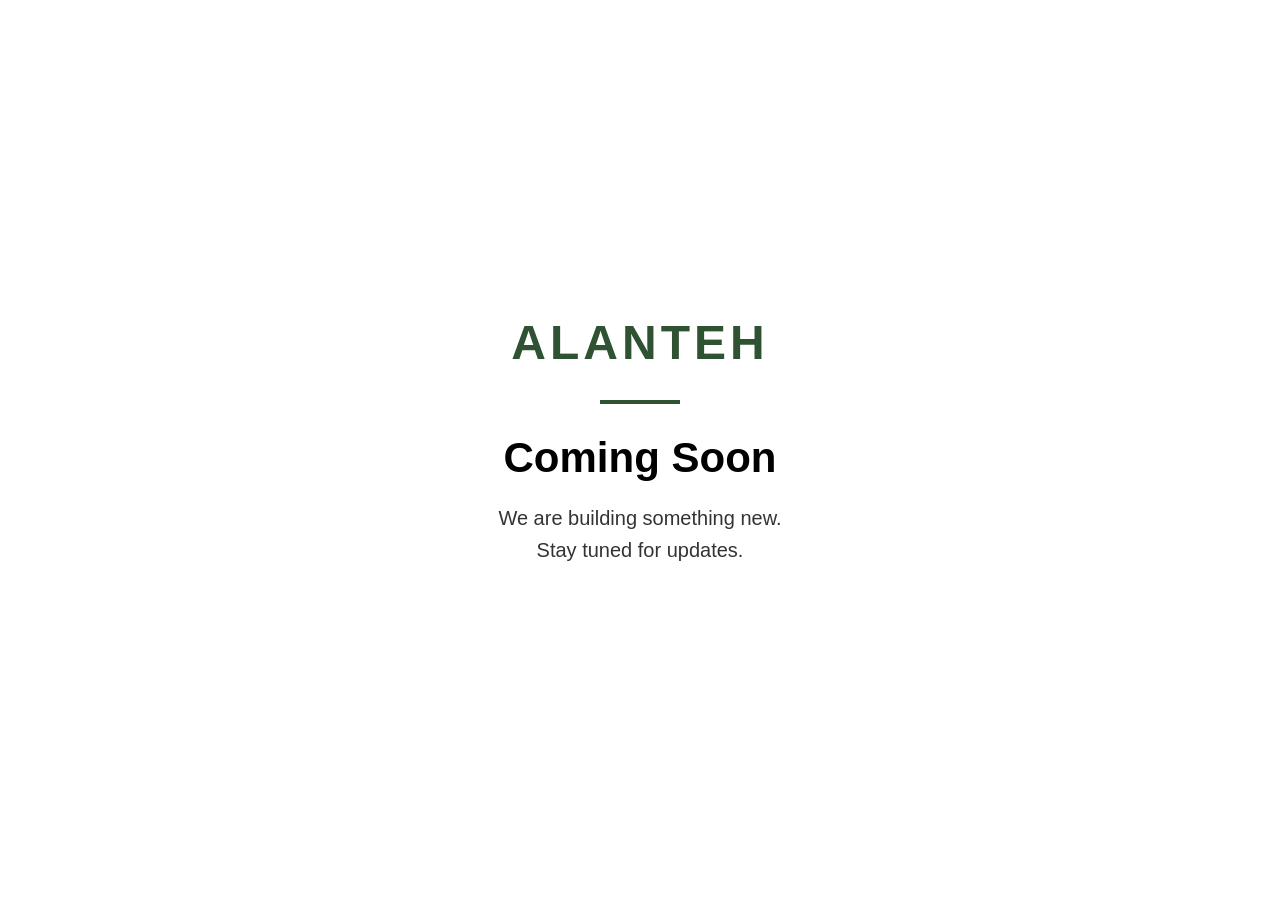
==== commit 0a037539: "ALANTEH-WEBSITE-COMING-SOON-MODE" ====
--- a/index.html
+++ b/index.html
@@ -1,90 +1,89 @@
 <!DOCTYPE html>
-
 <html lang="en">
 <head>
-<meta charset="utf-8"/>
-<meta content="width=device-width, initial-scale=1" name="viewport"/>
-<meta content="ALANTEH develops and operates solar supported electric mobility systems for African cities. Launching in Ghana." name="description"/>
-<meta content="ALANTEH | Electric Mobility for African Cities" property="og:title"/>
-<meta content="ALANTEH develops and operates solar supported electric mobility systems for African cities. Launching in Ghana." property="og:description"/>
-<meta content="website" property="og:type"/>
-<meta content="#275C2E" name="theme-color"/>
-<title>ALANTEH | Electric Mobility for African Cities</title>
-<link href="favicon.ico" rel="icon" sizes="any"/>
-<link href="favicon-32x32.png" rel="icon" sizes="32x32" type="image/png"/>
-<link href="favicon-16x16.png" rel="icon" sizes="16x16" type="image/png"/>
-<link href="apple-touch-icon.png" rel="apple-touch-icon"/>
-<link color="#275C2E" href="safari-pinned-tab.svg" rel="mask-icon"/>
-<link href="site.webmanifest" rel="manifest"/>
-<link href="https://fonts.googleapis.com" rel="preconnect"/>
-<link crossorigin="" href="https://fonts.gstatic.com" rel="preconnect"/>
-<link href="https://fonts.googleapis.com/css2?family=Montserrat:wght@500;600;700;800;900&amp;display=swap" rel="stylesheet"/>
-<link href="assets/css/styles.css" rel="stylesheet"/>
+<meta charset="utf-8">
+<meta name="viewport" content="width=device-width, initial-scale=1">
+
+<meta name="description" content="ALANTEH — Coming Soon. We are building something new. Stay tuned for updates.">
+<meta property="og:title" content="ALANTEH | Coming Soon">
+<meta property="og:description" content="We are building something new. Stay tuned for updates.">
+<meta property="og:type" content="website">
+<meta name="theme-color" content="#2F5233">
+
+<title>ALANTEH | Coming Soon</title>
+
+<link href="/favicon.ico?v=20260708-symbol" rel="icon" sizes="any">
+<link href="/favicon-32x32.png?v=20260708-symbol" rel="icon" sizes="32x32" type="image/png">
+
+<style>
+* {
+    box-sizing: border-box;
+}
+
+body {
+    margin: 0;
+    min-height: 100vh;
+    display: flex;
+    align-items: center;
+    justify-content: center;
+    background: #FFFFFF;
+    color: #000000;
+    font-family: Arial, Helvetica, sans-serif;
+    text-align: center;
+}
+
+.container {
+    padding: 40px 24px;
+    max-width: 600px;
+}
+
+.logo {
+    font-size: 48px;
+    font-weight: 800;
+    letter-spacing: 4px;
+    color: #2F5233;
+}
+
+.line {
+    width: 80px;
+    height: 4px;
+    background: #2F5233;
+    margin: 30px auto;
+}
+
+h1 {
+    font-size: 42px;
+    margin: 0 0 20px;
+}
+
+p {
+    font-size: 20px;
+    line-height: 1.6;
+    color: #333333;
+}
+
+@media (max-width: 600px) {
+    .logo {
+        font-size: 36px;
+    }
+
+    h1 {
+        font-size: 32px;
+    }
+
+    p {
+        font-size: 18px;
+    }
+}
+</style>
 </head>
+
 <body>
-<a class="skip-link" href="#main">Skip to content</a>
-<header class="site-header">
-<div class="header-inner">
-<a aria-label="ALANTEH home" class="brand" href="index.html"><img alt="ALANTEH" class="brand-logo" src="assets/img/website-nav-logo-dark-text.svg"/></a>
-<button aria-controls="site-nav" aria-expanded="false" class="menu-button" data-menu-button="" type="button">Menu</button>
-<nav aria-label="Primary navigation" class="site-nav" data-site-nav="" id="site-nav"><a class="nav-link active" href="index.html">Home</a><a class="nav-link" href="ride-service.html">Ride Service</a><a class="nav-link" href="energy-hubs.html">Energy Hubs</a><a class="nav-link" href="partners.html">Partners</a><a class="nav-link" href="about.html">About</a><a class="nav-link nav-cta" href="contact.html">Contact</a></nav>
+<div class="container">
+    <div class="logo">ALANTEH</div>
+    <div class="line"></div>
+    <h1>Coming Soon</h1>
+    <p>We are building something new.<br>Stay tuned for updates.</p>
 </div>
-</header>
-<main id="main">
-<section class="hero launch-hero">
-<div class="hero-copy">
-<p class="eyebrow">Ghana, West Africa</p>
-<h1>Electric mobility for African cities.</h1>
-<p class="lede">ALANTEH develops and operates solar supported electric mobility systems for African cities. We combine fleet management, vehicle solar roof support, charging infrastructure, and digital operations to deliver reliable, clean transport at scale.</p>
-<div class="hero-actions"><a class="button primary" href="contact.html">Get in touch</a><a class="button secondary" href="ride-service.html">Our mobility service</a></div>
-<div aria-label="Public focus" class="signal-row"><span>Electric fleet</span><span>Solar energy layer</span><span>Ghana operations</span></div>
-</div>
-<div class="hero-visual"><img alt="Clean mobility service network illustration" src="assets/img/system-map.svg"/></div>
-</section>
-<section aria-label="Public entry points" class="metrics-bar compact">
-<article class="metric"><span>Mobility</span><strong>Electric fleet</strong><p>Passenger and corporate transport across Ghana using company operated electric vehicles.</p></article>
-<article class="metric"><span>Energy</span><strong>Solar plus battery model</strong><p>Vehicle solar roofs and solar assisted hubs support operations alongside the main battery system.</p></article>
-<article class="metric"><span>Operations</span><strong>End to end control</strong><p>Proprietary technology connecting passengers, drivers, and partners in one system.</p></article>
-<article class="metric"><span>Expansion</span><strong>Built for Africa</strong><p>A replicable operating model designed to scale across African cities as demand grows.</p></article>
-</section>
-<section class="section grid-two tight">
-<div class="panel large statement"><p class="eyebrow">What we offer</p><h2>End to end electric mobility.</h2></div>
-<div class="panel large"><p>ALANTEH owns and operates the full mobility system in each market we enter, the vehicles, the technology platform, the solar supported energy infrastructure, and the driver operations.</p><p>We are launching in Ghana and expanding city by city across Africa with an operating model where solar energy meaningfully supports the battery system.</p></div>
-</section>
-<section class="section">
-<div class="section-head"><p class="eyebrow">Who we serve</p><h2>Transport solutions for passengers and organisations.</h2></div>
-<div class="grid-three">
-<article class="tile slim"><span>Passengers</span><h3>Reliable rides across Ghana</h3><p>Safe, comfortable electric vehicle travel booked digitally and paid through mobile money.</p></article>
-<article class="tile slim"><span>Hotels and hospitality</span><h3>Transport for your guests</h3><p>Account based airport transfers, hotel pickups, and city transport for hotels and hospitality groups.</p></article>
-<article class="tile slim"><span>Corporate and institutional</span><h3>Staff and client transport</h3><p>Managed transport accounts for companies, hospitals, universities, and government institutions.</p></article>
-</div>
-</section>
-<section class="section grid-two visual-split">
-<div class="visual-panel"><img alt="Electric ride service illustration" src="assets/img/cleanride-visual.svg"/></div>
-<div class="panel dark"><p class="eyebrow">Our standard</p><h2>Owned and operated end to end.</h2><p>We do not outsource what matters. ALANTEH owns the vehicles, builds the technology, manages the drivers, and maintains the solar supported energy infrastructure. Every part of the service is under our direct control.</p><a class="text-link" href="contact.html">Talk to us</a></div>
-</section>
-<section class="section">
-<div class="section-head"><p class="eyebrow">How it works</p><h2>One integrated system.</h2></div>
-<div class="process-strip">
-<div><span>01</span><strong>Book</strong><p>Passengers book a ride through the ALANTEH platform. Pickup and destination confirmed.</p></div>
-<div><span>02</span><strong>Dispatch</strong><p>Our operations team assigns a driver. The trip is GPS tracked from pickup to drop off.</p></div>
-<div><span>03</span><strong>Pay</strong><p>Payment via mobile money. No cash or card machine required.</p></div>
-<div><span>04</span><strong>Charge</strong><p>Vehicles return to solar assisted hubs. Solar roofs support onboard systems and parked battery top up while hub power prepares the next shift.</p></div>
-<div><span>05</span><strong>Scale</strong><p>The same system rolls out city by city as ALANTEH expands across Africa.</p></div>
-</div>
-</section>
-<section class="cta-band">
-<div class="cta-panel"><p class="eyebrow">Work with us</p><h2>Transport solutions for organisations across Ghana.</h2><p>Whether you manage a hotel, a corporate account, or an institutional transport need, we would like to hear from you.</p><div class="action-row"><a class="button primary" href="contact.html">Get in touch</a></div></div>
-<div class="quote-panel"><p class="eyebrow">ALANTEH</p><h3>Electric mobility, solar supported energy infrastructure, and local operating discipline for Africa.</h3></div>
-</section>
-</main>
-<footer class="site-footer">
-<div class="footer-grid">
-<div class="footer-brand"><img alt="ALANTEH" class="footer-logo" src="assets/img/website-nav-logo-white-text.svg"/><p>Electric mobility for African cities.</p></div>
-<nav aria-label="Footer navigation" class="footer-nav"><a href="ride-service.html">Ride Service</a><a href="energy-hubs.html">Energy Hubs</a><a href="partners.html">Partners</a><a href="about.html">About</a><a href="contact.html">Contact</a><a href="privacy.html">Privacy</a><a href="terms.html">Terms</a></nav>
-<div class="footer-contact"><span>Enquiries</span><a href="mailto:contact@alanteh.io">contact@alanteh.io</a></div>
-</div>
-</footer>
-<script src="assets/js/main.js"></script>
 </body>
 </html>
